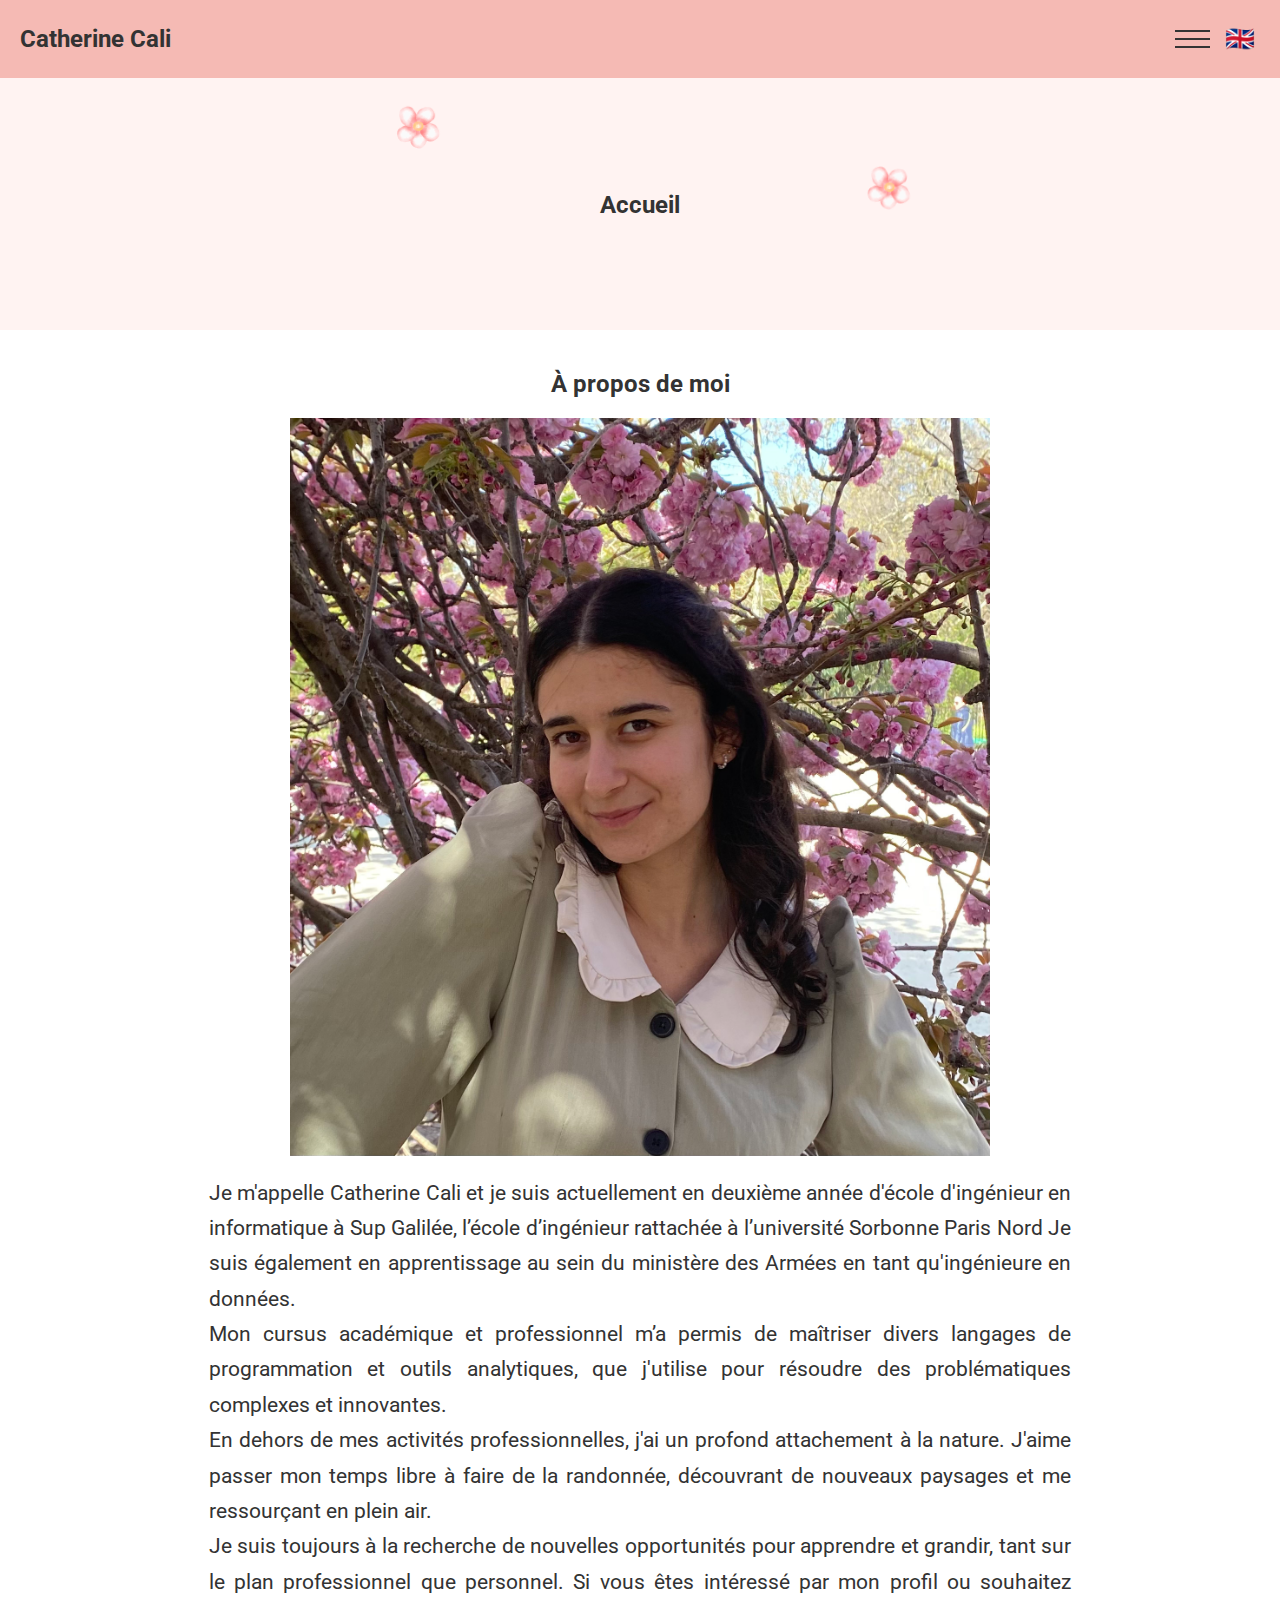
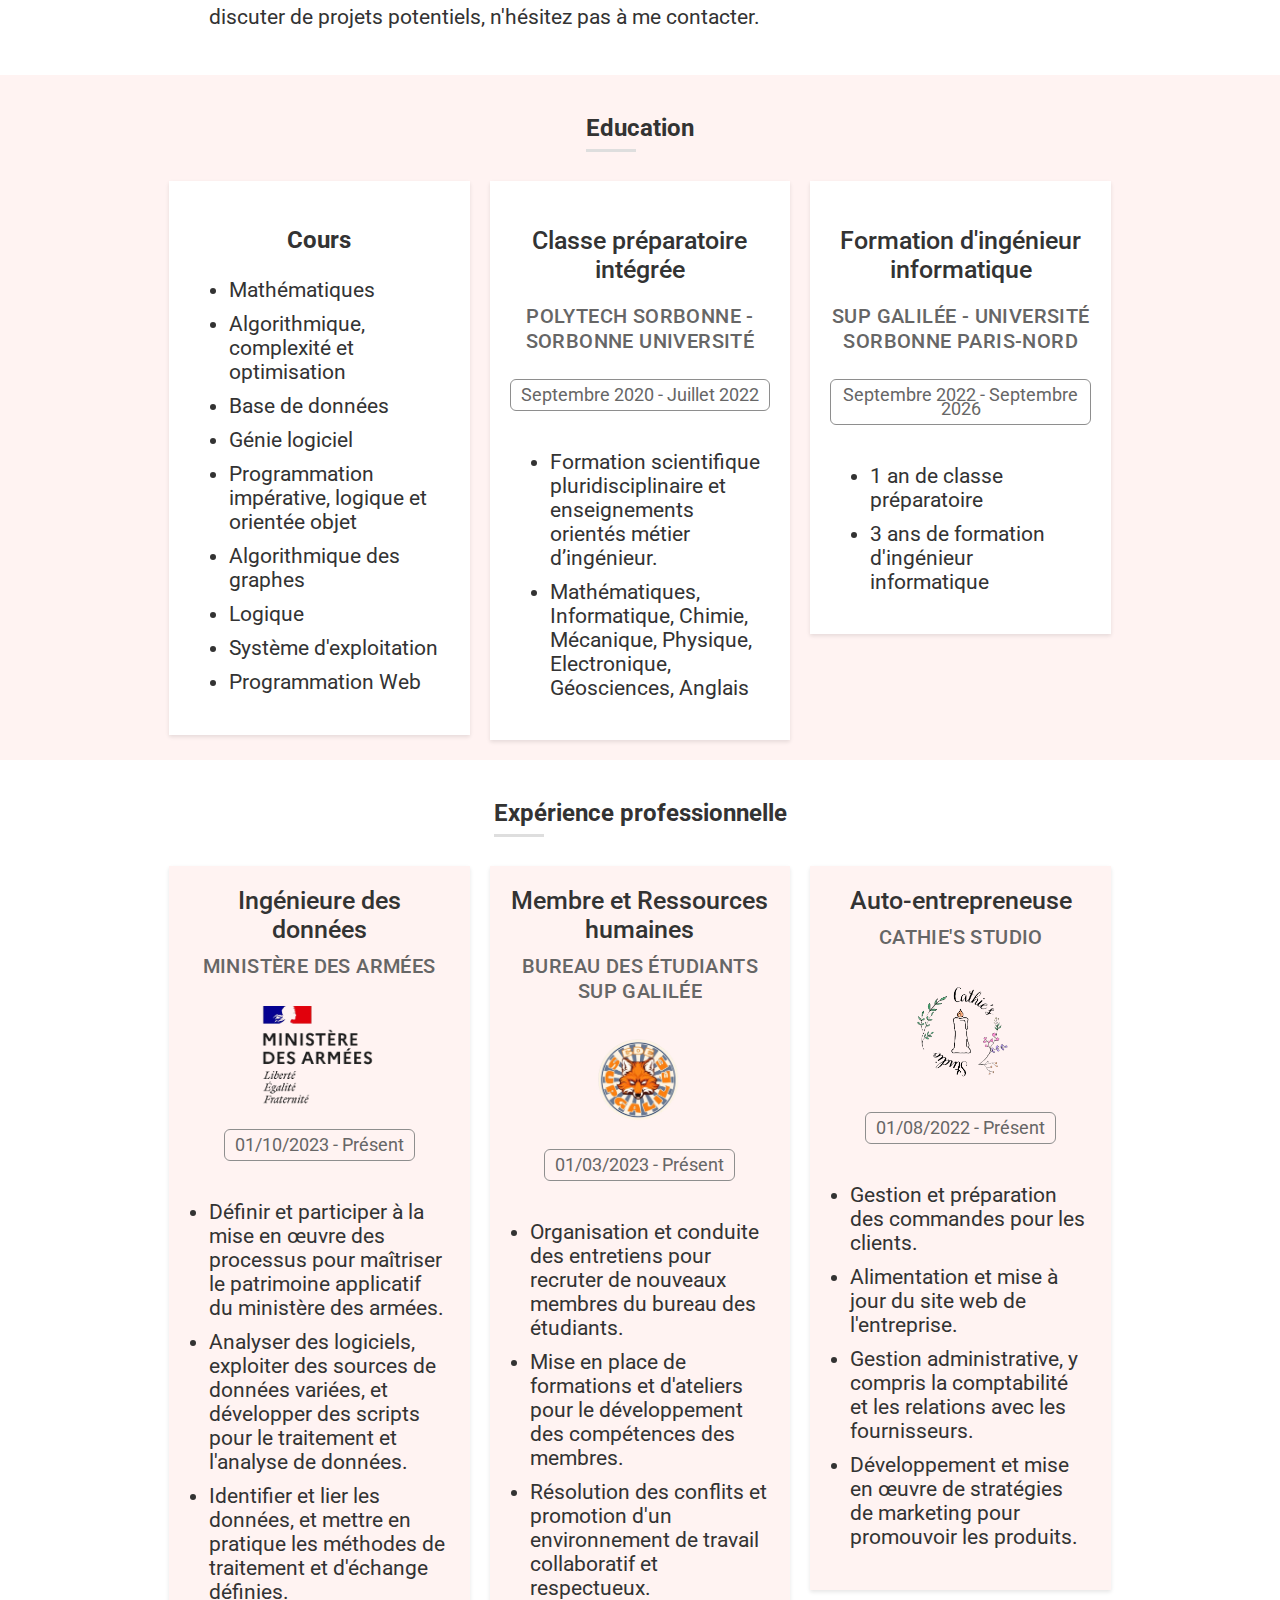
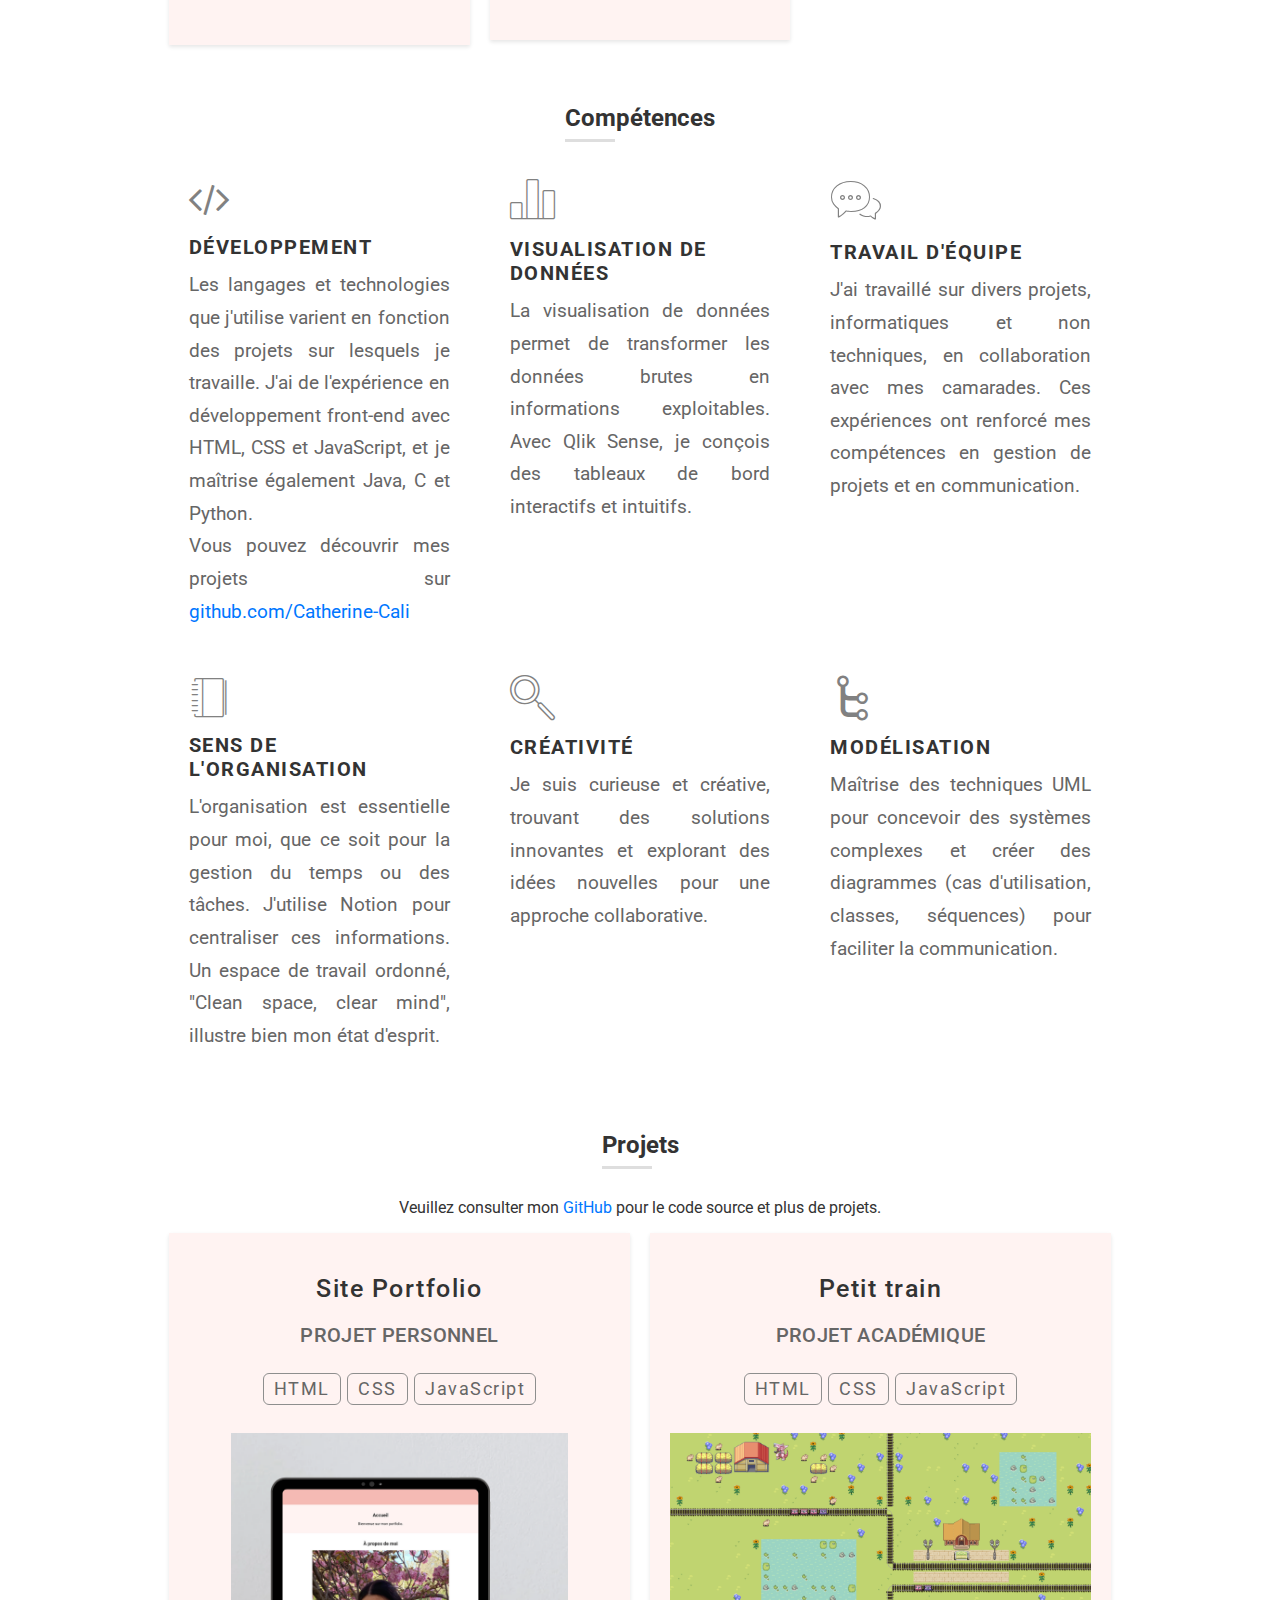
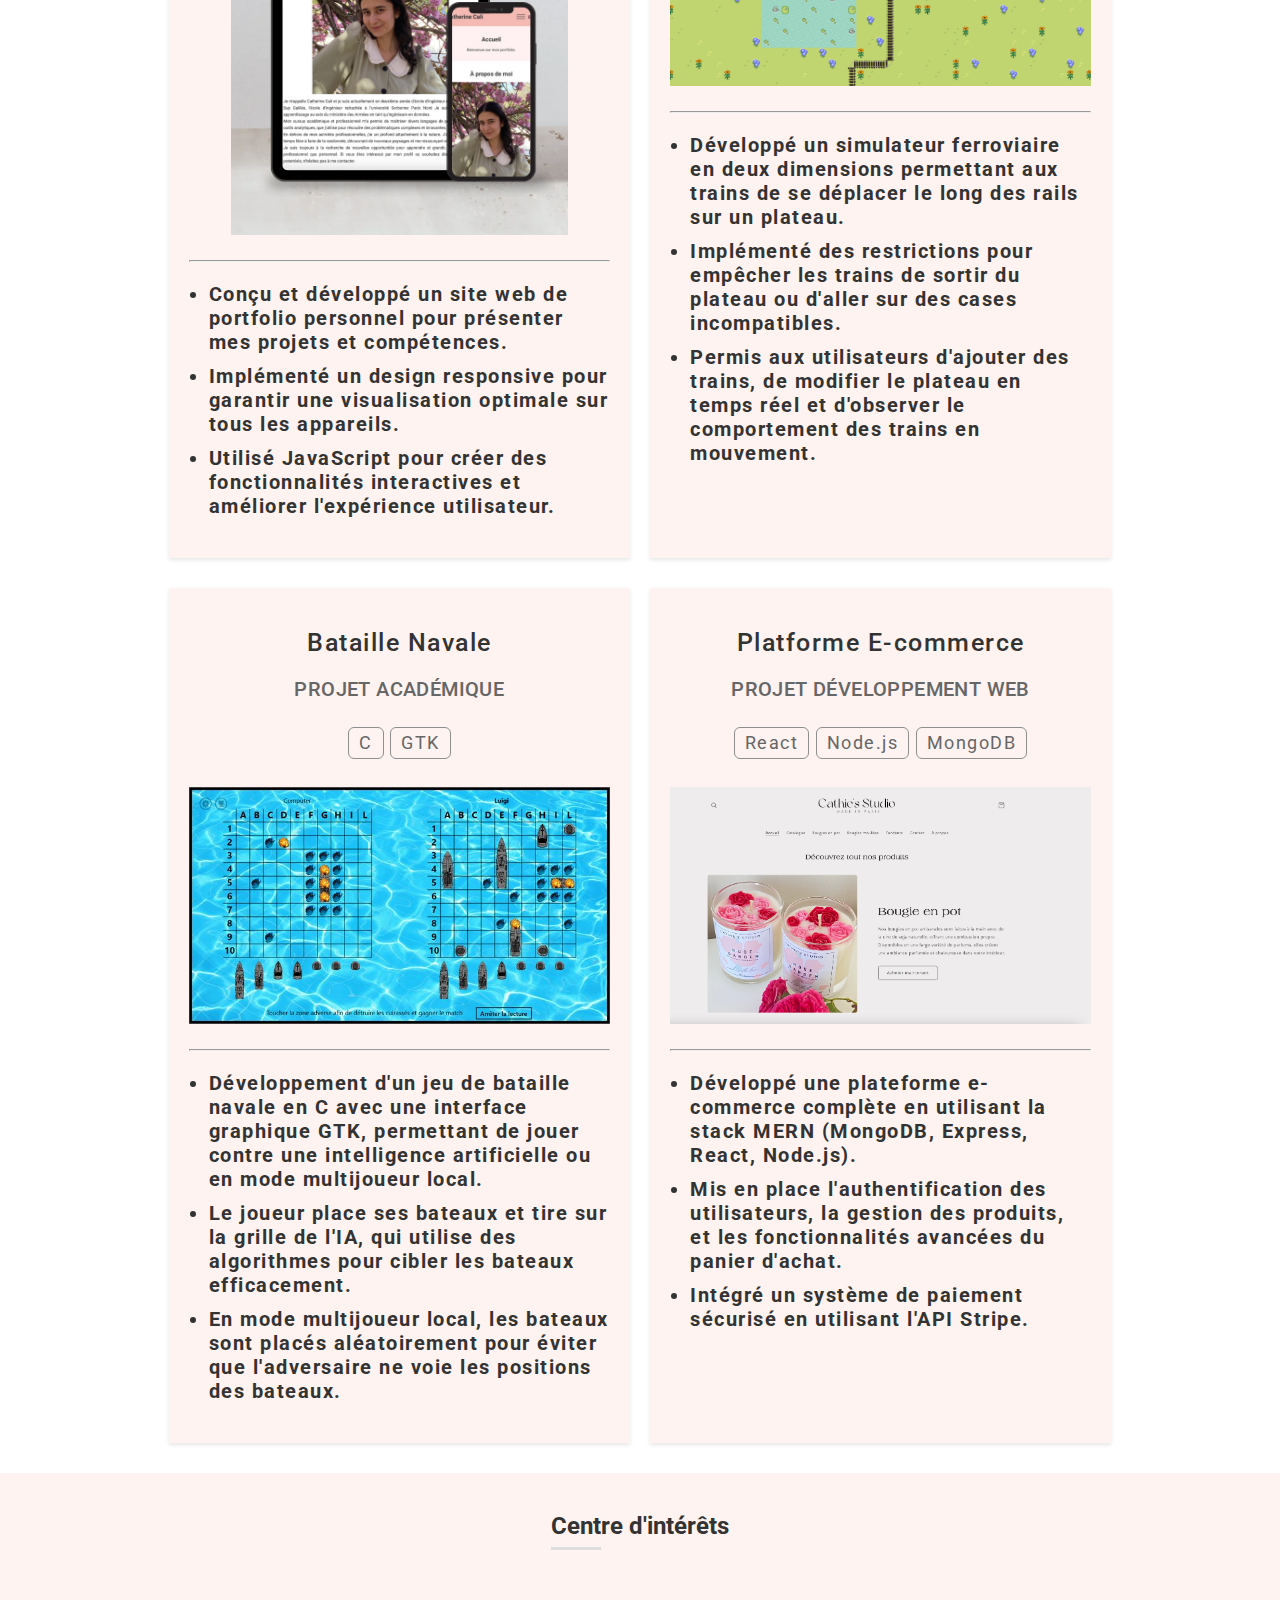
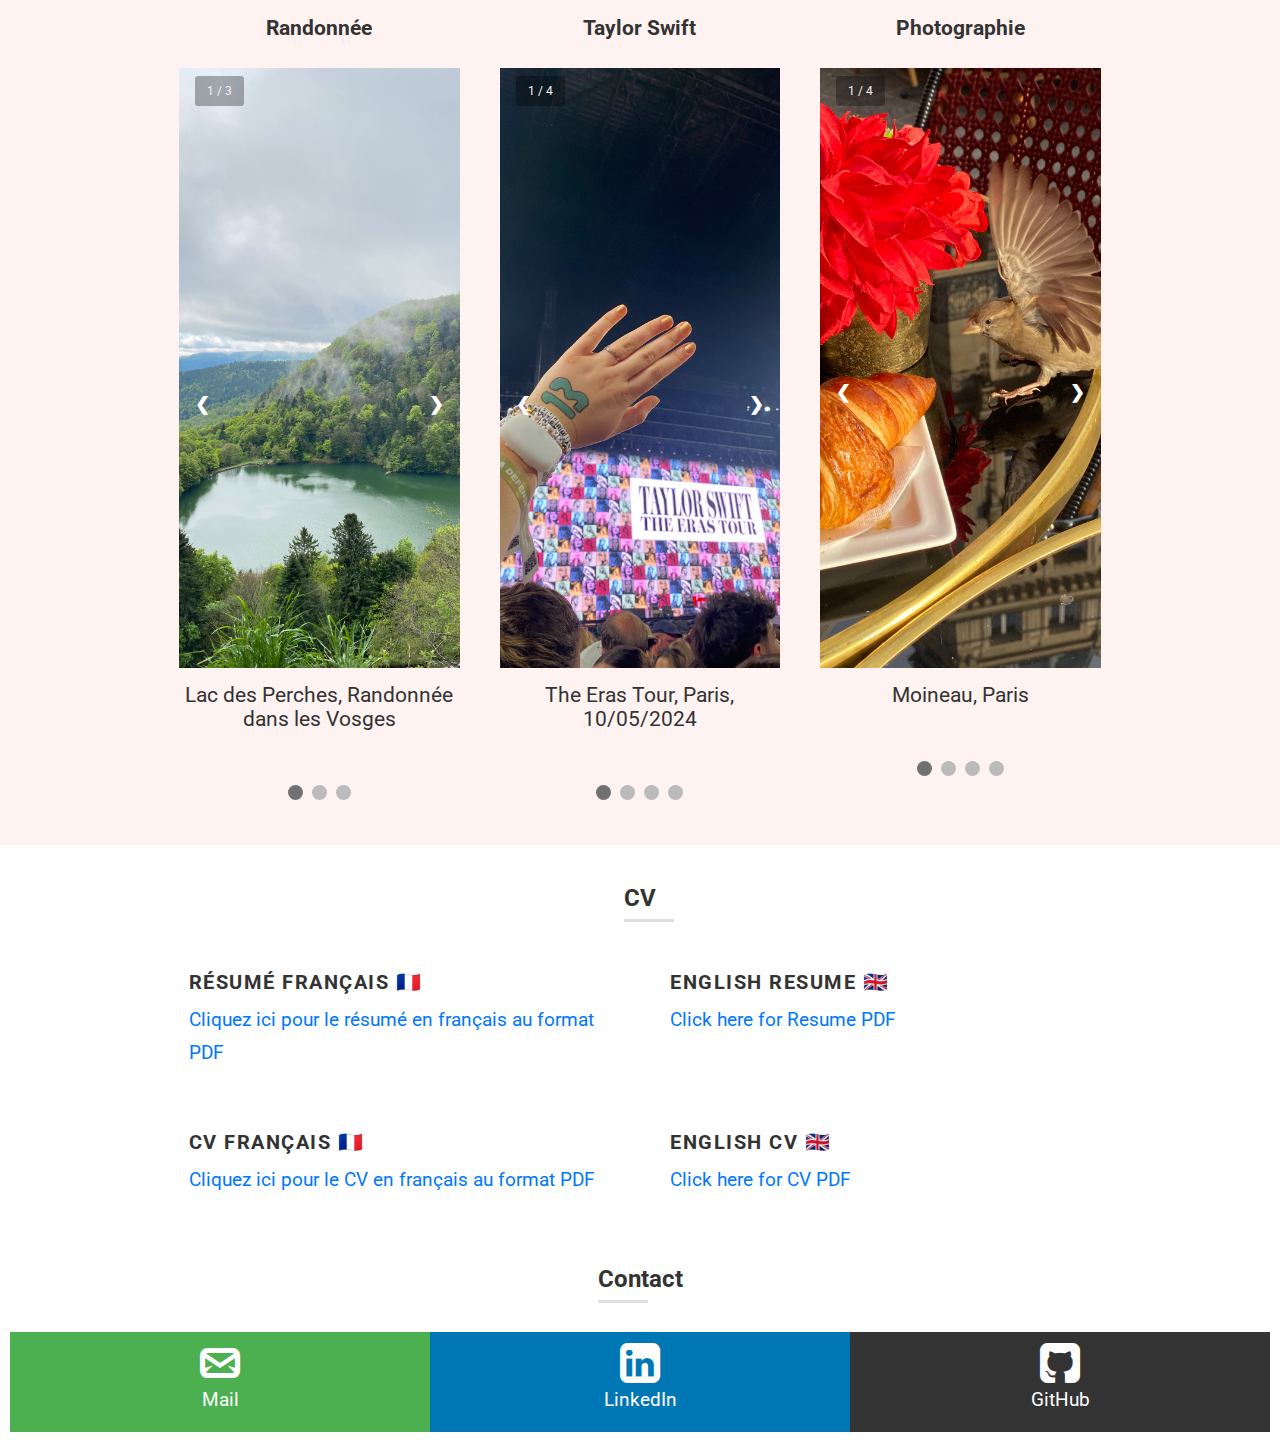
==== index.html @ 79dcf5c5 "Add files via upload" ====
<!DOCTYPE html>
<html lang="fr">
    <head>
        <meta charset="UTF-8">
        <meta name="viewport" content="width=device-width, initial-scale=1.0">
        <title>Catherine CALI</title>
        <link rel="stylesheet" href="styles/styles.css">
        <link rel="icon" type="image/x-icon" href="/img/photo.ico">
    </head>

    <body>
        <header>
            <div class="container">
                <h1>Catherine Cali</h1>
                <a href="javascript:void(0);" id="openBtn" class="burger-icon">
                        <span></span>
                        <span></span>
                        <span></span>
                </a>
            </div>
            <a href="index2.html">
                <button id="translateButton" class="language-button">🇬🇧</button>
            </a>            
        </header>

        <main>
            <section id="home">
                <div id="animation-container">
                    <h2>Accueil</h2>
                    <span class="typed"></span>
                </div>
            </section>

            <!-- Section A propos de moi -->
            <section id="about-me">

                <h2>À propos de moi</h2>
                <div class="about-me-content">
                    <img src="img/photo.jpg" alt="photo de profil" class="profile-photo">
                    <p class="about-me-text">
                        Je m'appelle Catherine Cali et je suis actuellement en deuxième année d'école d'ingénieur en informatique à Sup Galilée, 
                        l’école d’ingénieur rattachée à l’université Sorbonne Paris Nord
                        Je suis également en apprentissage au sein du ministère des Armées en tant qu'ingénieure en données.<br />
                        Mon cursus académique et professionnel m’a permis de maîtriser divers langages de programmation et outils analytiques,
                        que j'utilise pour résoudre des problématiques complexes et innovantes.<br />
                        En dehors de mes activités professionnelles, j'ai un profond attachement à la nature. J'aime passer mon temps libre à faire de la randonnée, 
                        découvrant de nouveaux paysages et me ressourçant en plein air.<br />
                        Je suis toujours à la recherche de nouvelles opportunités pour apprendre et grandir, tant sur le plan professionnel que personnel.
                        Si vous êtes intéressé par mon profil ou souhaitez discuter de projets potentiels, n'hésitez pas à me contacter.
                    </p>    
                </div>
            </section>  

            <!-- Section Education -->
            <section id="education">
                <h3 class="title-small">
                    <span>Education</span>
                </h3>
                <div class="education-grid">
                    <div class="classes-list">
                        <h3>Cours</h3>
                        <ul class="margin-list">
                            <li>Mathématiques</li>
                            <li>Algorithmique, complexité et optimisation </li>
                            <li>Base de données</li>
                            <li>Génie logiciel</li>
                            <li>Programmation impérative, logique et orientée objet</li>
                            <li>Algorithmique des graphes</li>
                            <li>Logique</li>
                            <li>Système d'exploitation</li>
                            <li>Programmation Web</li>
                        </ul>
                    </div>
                    <div class="education-item">
                        <h3 class="job">Classe préparatoire intégrée</h3>
                        <p class="company">Polytech Sorbonne - Sorbonne Université</p>
                        <p class="year"> 
                            Septembre 2020 - Juillet 2022 
                        </p>
                        <ul class="margin-list">
                            <li>Formation scientifique pluridisciplinaire et enseignements orientés métier d’ingénieur.</li>
                            <li> Mathématiques, Informatique, Chimie, Mécanique, Physique, Electronique, Géosciences, Anglais</li>
                        </ul>
                    </div>
                    <div class="education-item">
                        <h3 class="job">Formation d'ingénieur informatique </h3>
                        <p class="company">Sup Galilée - Université Sorbonne Paris-Nord</p>
                        <p class="year"> 
                            Septembre 2022 - Septembre 2026  
                        </p>
                        <ul class="margin-list">
                            <li>1 an de classe préparatoire</li>
                            <li>3 ans de formation d'ingénieur informatique </li>
                        </ul>
                    </div>
                </div>
            </section>


            <!-- Section Experience -->
            <section id="work-experience">
                <h3 class="title-small">
                    <span>Expérience professionnelle</span>
                </h3>
                
                <div class="experience-grid">
                    <div class="experience-item">
                        <div>
                            <h3 class="job">
                                Ingénieure des données
                            </h3>
                            <h3 class="company">
                                Ministère des Armées
                            </h3>
                            <div class="logo-container">
                                <img src="img/logominarm.png" alt="Logo Ministère des Armées" class="logo">
                            </div>
                            <p class="year"> 
                                01/10/2023 - Présent 
                            </p>
                            <ul class="margin-list">
                                <li>Définir et participer à la mise en œuvre des processus pour maîtriser le patrimoine applicatif du ministère des armées.</li>
                                <li>Analyser des logiciels, exploiter des sources de données variées, et développer des scripts pour le traitement et l'analyse de données.</li>
                                <li>Identifier et lier les données, et mettre en pratique les méthodes de traitement et d'échange définies.</li>
                            </ul>
                        </div>
                    </div>

                    <div class="experience-item">
                        <h3 class="job">
                            Membre et Ressources humaines
                        </h3>
                        <h3 class="company">
                            Bureau des étudiants Sup Galilée 
                        </h3>
                        <div class="logo-container">
                            <img src="img/logobde.png" alt="Logo BDE Sup Galilée" class="logo">
                        </div>
                        <p class="year"> 
                            01/03/2023 - Présent 
                        </p>
                        <ul class="margin-list">
                            <li>Organisation et conduite des entretiens pour recruter de nouveaux membres du bureau des étudiants.</li>
                            <li>Mise en place de formations et d'ateliers pour le développement des compétences des membres.</li>
                            <li>Résolution des conflits et promotion d'un environnement de travail collaboratif et respectueux.</li>                            
                        </ul>
                    </div>
                    
                    <div class="experience-item">
                        <h3 class="job">
                            Auto-entrepreneuse
                        </h3>
                        <h3 class="company">
                            Cathie's Studio
                        </h3>
                        <div class="logo-container">
                            <img src="img/logoboutique.png" alt="Logo Cathie's Studio " class="logo">
                        </div>
                        <p class="year"> 
                            01/08/2022 - Présent 
                        </p>
                        <ul class="margin-list">
                            <li>Gestion et préparation des commandes pour les clients.</li>
                            <li>Alimentation et mise à jour du site web de l'entreprise.</li>
                            <li>Gestion administrative, y compris la comptabilité et les relations avec les fournisseurs.</li>
                            <li>Développement et mise en œuvre de stratégies de marketing pour promouvoir les produits.</li>
                        </ul>
                    </div>
                    
                        </ul>
                    </div>
                </div>
            </section>

            <!-- Section Skills -->
            <section id="skills">
                <h3 class="title-small">
                    <span>Compétences</span>
                </h3>
                
                <div class="skills-grid">
                    <div class="skill-item">
                        <h3> <span class="icon-software"></span></h3>
                        <h3>Développement</h3>
                        <p> Les langages et technologies que j'utilise varient en fonction des projets 
                            sur lesquels je travaille.
                            J'ai de l'expérience en développement front-end avec HTML, CSS et JavaScript, 
                            et je maîtrise également Java, C et Python.
                        </p>
                        <p>Vous pouvez découvrir mes projets sur <a href="https://github.com/Catherine-Cali">github.com/Catherine-Cali</a></p>
                    </div>
                    
                    <div class="skill-item">
                        <h3> <span class="icon-data"></span></h3>
                        <h3>Visualisation de Données</h3>
                        <p> La visualisation de données permet de transformer les données brutes en informations exploitables. 
                            Avec Qlik Sense, je conçois des tableaux de bord interactifs et intuitifs.
                              <!--La visualisation de données est essentielle pour transformer des données brutes en informations exploitables. 
                            J'ai de l'expérience avec Qlik Sense, un outil de visualisation de données, qui me permet de concevoir 
                            des tableaux de bord interactifs et intuitifs. Grâce à Qlik Sense, je peux analyser des données complexes et 
                            présenter des insights clairs et significatifs --> </p>
                    </div>
                    
                    <div class="skill-item">
                        <h3> <span class="icon-teamwork"></span></h3>
                        <h3>Travail d'équipe</h3>
                        <p>J'ai travaillé sur divers projets, informatiques et non techniques, en collaboration avec mes camarades. 
                            Ces expériences ont renforcé mes compétences en gestion de projets et en communication.</p>
                    </div>
                    
            
                    <div class="skill-item">
                        <h3> <span class="icon-organized"></span></h3>
                        <h3>Sens de l'organisation</h3>
                        <p><!--L'organisation est essentielle pour moi, que ce soit pour la gestion du temps, des tâches ou autre.
                            J'utilise Notion pour centraliser toutes ces informations. 
                            L'organisation physique est tout aussi importante à mes yeux, et l'expression "Clean space, clear mind" 
                            représente bien mon état d'esprit. -->
                            L'organisation est essentielle pour moi, que ce soit pour la gestion du temps ou des tâches. 
                            J'utilise Notion pour centraliser ces informations. Un espace de travail ordonné, "Clean space, clear mind", illustre bien mon état d'esprit.</p>
                    </div>
                    
                    <div class="skill-item">
                        <h3> <span class="icon-creativity"></span></h3>
                        <h3>Créativité</h3>
                        <p><!--Je suis curieuse et créative, capable de trouver des solutions originales et innovantes.
                            J'aborde les problèmes sous des angles nouveaux et j'aime explorer de nouvelles idées qui dépassent les limites habituelles, 
                            favorisant ainsi une approche transversale et collaborative dans la vie de tous les jours. -->
                            Je suis curieuse et créative, trouvant des solutions innovantes et explorant des idées nouvelles pour une approche collaborative.</p>
                    </div>
                    
                    <div class="skill-item">
                        <h3> <span class="icon-modelisation"></span></h3>
                        <h3>Modélisation</h3>
                        <p>
                        <!--Maîtrise des outils et techniques UML pour analyser et concevoir des systèmes complexes. 
                            Capable de créer divers diagrammes UML (cas d'utilisation, classes, séquences) pour visualiser et documenter 
                            les architectures de systèmes, facilitant ainsi la communication entre les parties prenantes.-->
                        Maîtrise des techniques UML pour concevoir des systèmes complexes et créer des diagrammes (cas d'utilisation, classes, séquences) 
                        pour faciliter la communication.</p>
                    </div>

                </div>
            </section>

            <!-- Section Projects -->
            <section id="projects">
                    <h3 class="title-small">
                        <span>Projets</span>
                    </h3>
                        <p class="content-detail">
                            Veuillez consulter mon <a href="https://github.com/Catherine-Cali">GitHub</a> pour le code source et plus de projets.
                        </p>
                <div class="projects-grid">

                    <div class="project-item">
                        <h2 class="job">Site Portfolio</h2>
                        <p class="company">Projet Personnel</p>
                        <p class="year">HTML</p>
                        <p class="year">CSS</p>
                        <p class="year">JavaScript</p>
                        <img src="img/portfolio_website.png" alt="Portfolio Website" style="width: 80%; height: auto;" >
                        <hr>
                        <div class="text-detail">
                            <ul>
                                <li>Conçu et développé un site web de portfolio personnel pour présenter mes projets et compétences.</li>
                                <li>Implémenté un design responsive pour garantir une visualisation optimale sur tous les appareils.</li>
                                <li>Utilisé JavaScript pour créer des fonctionnalités interactives et améliorer l'expérience utilisateur.</li>
                                
                            </ul>
                        </div>
                    </div>
                    
                    <div class="project-item">
                        <h2 class="job">Petit train</h2>
                        <p class="company">Projet académique</p>
                        <p class="year">HTML</p>
                        <p class="year">CSS</p>
                        <p class="year">JavaScript</p>
                        <img src="img/web_project.png" alt="Web Project">
                         <!--<iframe width="320" height="180" src="https://www.youtube.com/embed/lvyXpFZQhhU" frameborder="0" allow="accelerometer; autoplay; clipboard-write; encrypted-media; gyroscope; picture-in-picture" allowfullscreen></iframe> -->
                        <hr>
                        <div class="text-detail">
                            <ul>
                                <li>Développé un simulateur ferroviaire en deux dimensions permettant aux trains de se déplacer le long des rails sur un plateau.</li>
                                <li>Implémenté des restrictions pour empêcher les trains de sortir du plateau ou d'aller sur des cases incompatibles.</li>
                                <li>Permis aux utilisateurs d'ajouter des trains, de modifier le plateau en temps réel et d'observer le comportement des trains en mouvement.</li>
                                
                            </ul>
                        </div>
                    </div>


                    <div class="project-item">
                        <h2 class="job">Bataille Navale</h2>
                        <p class="company">Projet Académique</p>
                        <p class="year">C</p>
                        <p class="year">GTK</p>
                        <img src="img/battleship_project.png" alt="Bataille Navale">
                        <hr>
                        <div class="text-detail">
                            <ul>
                                <li>Développement d'un jeu de bataille navale en C avec une interface graphique GTK, permettant de jouer contre une intelligence artificielle ou en mode multijoueur local.</li>
                                <li>Le joueur place ses bateaux et tire sur la grille de l'IA, qui utilise des algorithmes pour cibler les bateaux efficacement.</li>
                                <li>En mode multijoueur local, les bateaux sont placés aléatoirement pour éviter que l'adversaire ne voie les positions des bateaux.</li>
                            </ul>
                        </div>
                    </div>


                    <div class="project-item">
                        <h2 class="job">Platforme E-commerce</h2>
                        <p class="company">Projet développement web</p>
                        <p class="year">React</p>
                        <p class="year">Node.js</p>
                        <p class="year">MongoDB</p>
                        <img src="img/ecommerce_platform.png" alt="E-commerce Platform">
                        <hr>
                        <div class="text-detail">
                            <ul>
                                <li>Développé une plateforme e-commerce complète en utilisant la stack MERN (MongoDB, Express, React, Node.js).</li>
                                <li>Mis en place l'authentification des utilisateurs, la gestion des produits, et les fonctionnalités avancées du panier d'achat.</li>
                                <li>Intégré un système de paiement sécurisé en utilisant l'API Stripe.</li>
                                
                            </ul>
                        </div>
                    </div>

                </div>
        </section>

        <!-- Section Centre d'intérêts -->

        <section id="interests">
            <h3 class="title-small">
                <span>Centre d'intérêts</span>
            </h3>
            <div class="interests-grid">
                <!-- Hiking -->
                <div class="interest-item">
                    <h4>Randonnée</h4>
                    <div class="slide-container">
                        <div class="custom-slider custom-slider0 fade">
                            <div class="slide-index">1 / 3</div>
                            <img class="slide-img" src="img/hk1.jpg" alt="Randonnée 1">
                            <div class="slide-text">Lac des Perches, Randonnée dans les Vosges</div>
                        </div>
                        <div class="custom-slider custom-slider0 fade">
                            <div class="slide-index">2 / 3</div>
                            <img class="slide-img" src="img/hk2.jpg" alt="Randonnée 2">
                            <div class="slide-text">Randonnée dans les Vosges</div>
                        </div>
                        <div class="custom-slider custom-slider0 fade">
                            <div class="slide-index">3 / 3</div>
                            <img class="slide-img" src="img/hk3.jpg" alt="Randonnée 3">
                            <div class="slide-text">Randonnée dans la forêt de Fontainbleau</div>
                        </div>
                        <a class="prev" onclick="plusSlides(-1, 0)">&#10094;</a>
                        <a class="next" onclick="plusSlides(1, 0)">&#10095;</a>
                    </div>
                    <div class="slide-dot">
                        <span class="dot dot0" onclick="currentSlide(1, 0)"></span>
                        <span class="dot dot0" onclick="currentSlide(2, 0)"></span>
                        <span class="dot dot0" onclick="currentSlide(3, 0)"></span>
                    </div>
                </div>
        
                <!-- Taylor Swift -->
                <div class="interest-item">
                    <h4>Taylor Swift</h4>
                    <div class="slide-container">
                        <div class="custom-slider custom-slider1 fade">
                            <div class="slide-index">1 / 4</div>
                            <img class="slide-img" src="img/ts1.jpg" alt="Taylor Swift 1">
                            <div class="slide-text">The Eras Tour, Paris, 10/05/2024 </div>
                        </div>
                        <div class="custom-slider custom-slider1 fade">
                            <div class="slide-index">2 / 4</div>
                            <img class="slide-img" src="img/ts2.jpg" alt="Taylor Swift 2">
                            <div class="slide-text">Taylor Swift, 1989 era</div>
                        </div>
                        <div class="custom-slider custom-slider1 fade">
                            <div class="slide-index">3 / 4</div>
                            <img class="slide-img" src="img/ts3.jpg" alt="Taylor Swift 3">
                            <div class="slide-text">Taylor Swift, Reputation era</div>
                        </div>
                        <div class="custom-slider custom-slider1 fade">
                            <div class="slide-index">4 / 4</div>
                            <img class="slide-img" src="img/ts4.jpg" alt="Taylor Swift 4">
                            <div class="slide-text">Taylor Swift, Lover era</div>
                        </div>
                        <a class="prev" onclick="plusSlides(-1, 1)">&#10094;</a>
                        <a class="next" onclick="plusSlides(1, 1)">&#10095;</a>
                    </div>
                    <div class="slide-dot">
                        <span class="dot dot1" onclick="currentSlide(1, 1)"></span>
                        <span class="dot dot1" onclick="currentSlide(2, 1)"></span>
                        <span class="dot dot1" onclick="currentSlide(3, 1)"></span>
                        <span class="dot dot1" onclick="currentSlide(4, 1)"></span>
                    </div>
                </div>
        
                <!-- Photography -->
                <div class="interest-item">
                    <h4>Photographie</h4>
                    <div class="slide-container">
                        <div class="custom-slider custom-slider2 fade">
                            <div class="slide-index">1 / 4</div>
                            <img class="slide-img" src="img/ph1.jpg" alt="Photo 1">
                            <div class="slide-text">Moineau, Paris</div>
                        </div>
                        <div class="custom-slider custom-slider2 fade">
                            <div class="slide-index">2 / 4</div>
                            <img class="slide-img" src="img/ph2.jpg" alt="Photo 2">
                            <div class="slide-text">Abeille, Jardin des Plantes, Paris</div>
                        </div>
                        <div class="custom-slider custom-slider2 fade">
                            <div class="slide-index">3 / 4</div>
                            <img class="slide-img" src="img/ph3.jpg" alt="Photo 3">
                            <div class="slide-text">Champ de tournesol, Picardie</div>
                        </div>
                        <div class="custom-slider custom-slider2 fade">
                            <div class="slide-index">4 / 4</div>
                            <img class="slide-img" src="img/ph4.jpg" alt="Photo 4">
                            <div class="slide-text">Argus bleu, Paris</div>
                        </div>
                        <a class="prev" onclick="plusSlides(-1, 2)">&#10094;</a>
                        <a class="next" onclick="plusSlides(1, 2)">&#10095;</a>
                    </div>
                    <div class="slide-dot">
                        <span class="dot dot2" onclick="currentSlide(1, 2)"></span>
                        <span class="dot dot2" onclick="currentSlide(2, 2)"></span>
                        <span class="dot dot2" onclick="currentSlide(3, 2)"></span>
                        <span class="dot dot2" onclick="currentSlide(4, 2)"></span>
                    </div>
                </div>
            </div>
        </section>


        <!-- Section CV -->
        <section id="CV">
            <h3 class="title-small">
                <span>CV</span>
            </h3>
            
            <div class="CV-grid">
                <div class="CV-item">
                    <h3>Résumé Français 🇫🇷</h3>
                    <p><a href="Cheryl_Lao_Resume.pdf" target="_blank">Cliquez ici pour le résumé en français au format PDF</a></p>
                </div>
                <div class="CV-item">
                    <h3>English Resume 🇬🇧</h3>
                    <p><a href="Cheryl_Lao_Resume.pdf" target="_blank">Click here for Resume PDF</a></p>
                </div>
                <div class="CV-item">
                    <h3>CV français 🇫🇷</h3>
                    <p><a href="CathCali-cvFrancais.pdf" target="_blank">Cliquez ici pour le CV en français au format PDF</a></p>
                </div>
                <div class="CV-item">
                    <h3>English CV 🇬🇧</h3>
                    <p><a href="CathCali-cvAnglais.pdf" target="_blank">Click here for CV PDF</a></p>
                </div>
            </div>
        </section>


        <!-- Section Contact -->
        <section id="contact">
            <h3 class="title-small">
                <span>Contact</span>
            </h3>
            <div class="contact-banner">
                <a href="mailto:catherinecalipro@gmail.com" target="_blank" class="contact-button mail">
                    <span class="icon-mail"></span>
                    <span class="default-text">Mail</span>
                    <span class="hover-text">catherinecalipro@gmail.com</span>
                </a>
                <a href="https://www.linkedin.com/in/Catherine-Cali" target="_blank" class="contact-button linkedin">
                    <span class="icon-linkedin"></span>
                    <span class="default-text">LinkedIn</span>
                    <span class="hover-text">Catherine-Cali</span>
                </a>
                <a href="https://github.com/Catherine-Cali" target="_blank" class="contact-button github">
                    <span class="icon-github"></span>
                    <span class="default-text">GitHub</span>
                    <span class="hover-text">Catherine-Cali</span>
                </a>
            </div>
        </section>
        
        </main>

        <div id="mySidenav" class="sidenav">
            <a id="closeBtn" href="javascript:void(0);"  class="close">×</a>
            <ul>
                <li><a href="#home">Accueil</a></li>
                <li><a href="#about-me">À propos</a></li>
                <li><a href="#education">Éducation</a></li>
                <li><a href="#work-experience">Expérience professionnelle</a></li>
                <li><a href="#skills">Compétences</a></li>
                <li><a href="#projects">Projets</a></li>
                <li><a href="#interests">Centre d'intérêts</a></li>
                <li><a href="#resume">CV</a></li>
                <li><a href="#contact">Contact</a></li>
            </ul>
        </div>
        <script src="https://cdnjs.cloudflare.com/ajax/libs/gsap/3.11.2/gsap.min.js"></script>
        <script src="js/app.js"></script>
        <script src="https://cdn.jsdelivr.net/npm/typed.js@2.0.12"></script>
    </body>
</html>
---- styles/styles.css ----
@import url('https://fonts.googleapis.com/css2?family=Roboto:ital,wght@0,100;0,300;0,400;0,500;0,700;0,900;1,100;1,300;1,400;1,500;1,700;1,900&display=swap');

/* Generated by Glyphter (http://www.glyphter.com) on  Tue Jul 09 2024*/
@font-face {
    font-family: 'Glyphter';
    src: url('glyphter-font/fonts/Glyphter.eot');
    src: url('glyphter-font/fonts/Glyphter.eot?#iefix') format('embedded-opentype'),
         url('glyphter-font/fonts/Glyphter.woff') format('woff'),
         url('glyphter-font/fonts/Glyphter.ttf') format('truetype'),
         url('glyphter-font/fonts/Glyphter.svg#Glyphter') format('svg');
    font-weight: normal;
    font-style: normal;
}
[class*='icon-']:before{
	display: inline-block;
   font-family: 'Glyphter';
   font-style: normal;
   font-weight: normal;
   line-height: 20px;
   color: #818181;
   margin: 0;
   -webkit-font-smoothing: antialiased;
   -moz-osx-font-smoothing: grayscale
}


body {
    font-family: "Roboto";
    background-color: #FFF3F2; /* Couleur de fond rose pâle */
    color: #333; /* Couleur du texte */
    margin: 0; /* Réinitialisation de la marge par défaut */
    padding: 0; /* Réinitialisation du padding par défaut */
}

/* Style du header */
header {
    background-color: #F5BAB4; /* Couleur de fond du header */
    padding: 20px;
    display: flex;
    align-items: center;
    justify-content: space-between;
    position: fixed; /* Fixer le header en haut */
    top: 0; /* Positionner le header en haut */
    left: 0; /* S'assurer que le header commence au bord gauche de la fenêtre */
    right: 0; /* S'assurer que le header s'étire jusqu'au bord droit de la fenêtre */
    z-index: 1000; /* Assurer que le header soit au-dessus des autres éléments */
    width: 100%; /* Assurer que le header couvre toute la largeur de la fenêtre */
}



/* Conteneur du header */
.container {
    display: flex;
    align-items: center;
    justify-content: space-between; /* Permet au titre et au burger icon d'occuper tout l'espace disponible */
    width: 100%; /* Assure que le contenu s'étire sur toute la largeur */
}

/* Style du titre */
h1 {
    margin: 0;
    font-size: 1.5rem;
    color: #333; /* Couleur du texte du titre */
    flex: 1; /* Permet au titre de prendre autant d'espace que nécessaire */
}

/* Menu burger */
.burger-icon {
    display: flex;
    flex-direction: column;
    cursor: pointer;
    margin-left: auto; /* Déplace le menu burger à droite */
}

.burger-icon span {
    width: 35px;
    height: 2px;
    background-color: #333; /* Couleur du menu */
    margin: 3px 0;
    transition: 0.2s;
}

/* Bouton langue */ 
.language-button {
    background-color: transparent; 
    border: none;
    cursor: pointer;
    font-size: 1.5rem;
    padding: 5px 15px;
    margin-right: 30px; /* Assure que le bouton n'est pas trop proche du bord */
    z-index: 1100; /* Assurez-vous qu'il est au-dessus des autres éléments */
}
/* Ajouter une marge en haut du contenu pour éviter que le contenu soit masqué par le header fixe */
main {
    padding-top: 80px; /* Ajustez cette valeur en fonction de la hauteur du header */
}

/* Animations fleurs*/ 
/* thanks to : https://codepen.io/gonzo_e/pen/QqqZqY */

.dot-animation {
    width: 60px;
    height: 60px;
    position: absolute;
    background: url(../img/flower1.png);
    background-size: 100% 100%;
}

#home {
    position: relative;
    overflow: hidden;
    min-height: 250px; /* La section aura au moins 250px de hauteur */
    display: flex;
    align-items: center; /* Centre verticalement */
    justify-content: center; /* Centre horizontalement */
    text-align: center; /* Centre le texte (si nécessaire) */
}

#animation-container {
    position: relative;
    width: 100%;
    height: 100%;
    perspective: 600;
  }

/*Animations ecriture */

#home .typed {
    font-weight: 400;
    font-size: 25px;
    line-height: 26px;
    letter-spacing: 1.5px;
    margin: 0 auto;
    opacity: 0.8;
}

/*----- typed effect ---*/
.typed-cursor {
    opacity: 0;
}


/* Alternance des couleurs */ 
section:nth-child(odd) {
    background-color: #FFF3F2; /* Couleur rose pâle */
    text-align: center;
    padding: 20px; /* Ajoute un peu d'espace autour du texte */
    box-sizing: border-box;
}

section:nth-child(even) {
    background-color: #ffffff; /* Couleur blanche */
    text-align: center;
    padding: 20px; /* Ajoute un peu d'espace autour du texte */
    box-sizing: border-box;
}



/* Style pour les titres et autres */

.title-small span {
    position: relative;
    display: inline-block;
    font-size: 1.5rem; /* Ajustez la taille de la police selon vos préférences */
    margin-bottom: 20px;
} 

.title-small span:after {
    content: "";
    position: absolute;
    bottom: -10px; /* Ajustez pour l'espacement désiré */
    height: 3px;
    background: #DEDEDE;
    width: 50px; /* Ajustez la largeur selon vos préférences */
    left: 0;
}




/* Style pour la section À propos de moi */

.about-me-content {
    display: flex;
    align-items: flex-start;
    justify-content: space-between;
    text-align: center; /* Centre le texte dans son conteneur */
    margin: 20px 0;
    flex-direction : row; 
    gap: 20px;
    margin-left: 12%;
    margin-right: 12%;
    
}

.profile-photo {
    max-width: 700px; /* Ajustez la taille de l'image selon vos besoins */
    width: 100%; /* Assurez-vous que l'image prend toute la largeur disponible */
    height: auto;
    margin: auto;
    float: left;
    object-fit: cover;
}

.about-me-text {
    font-size: 1.3em;
    text-align: justify; 
    padding: 0 40px; /* Ajoute un espace autour du texte */
    line-height: 170%;
    clear: both;
    margin: auto;
}


/* Style pour la section Education */
.education-grid {
    display: grid;
    grid-template-columns: repeat(3, 1fr); /* Trois colonnes égales */
    gap: 20px; /* Espace entre les éléments d'éducation */
    align-items: start; /* Alignement des éléments au début de chaque cellule */
    margin-left: 12%;
    margin-right: 12%;
}

.classes-list,
.education-item {
    background-color: #ffffff;
    padding: 20px;
    box-shadow: 0 2px 4px rgba(0, 0, 0, 0.1);
    font-size: 1.3rem;
    transition: transform 0.5s ease, box-shadow 0.5s ease; /* Transition plus fluide */
}


/* Effet de survol pour .classes-list et .education-item */
.classes-list:hover,
.education-item:hover {
    transform: translateY(-15px); /* Déplace vers le haut */
    box-shadow: 0 10px 20px rgba(194, 24, 91, 0.5); /* Ombre rose foncée */
}

.margin-list li {
    margin-bottom: 10px; /* Ajoute un espacement sous chaque élément de liste */
    justify-content: space-between;
    text-align: left;
}




/* Style pour la section Experience */
#work-experience {
    padding: 20px;
}

.experience-grid {
    display: grid;
    grid-template-columns: repeat(3, 1fr); /* Trois colonnes égales */
    gap: 20px; /* Espace entre les éléments */
    align-items: start; /* Alignement des éléments au début de chaque cellule */
    margin-left: 12%;
    margin-right: 12%;
}

.experience-item {
    background-color: #FFF3F2; /* Couleur de fond des items */
    padding: 20px;
    box-shadow: 0 2px 4px rgba(0, 0, 0, 0.1); /* Ombre initiale */
    font-size: 1.3rem;
    transition: transform 0.5s ease, box-shadow 0.5s ease; /* Transition fluide */
}

/* Effet de survol pour .experience-item */
.experience-item:hover {
    transform: translateY(-15px); /* Déplace vers le haut */
    box-shadow: 0 10px 20px rgba(194, 24, 91, 0.5); /* Ombre rose foncée */
}

.logo-container {
    display: flex;
    justify-content: center; /* Centre l'image horizontalement */
    align-items: center; /* Centre l'image verticalement si nécessaire */
    margin-bottom: 10px; /* Espace entre l'image et le texte suivant */
}

.logo {
    max-width: 50%; /* Ajustez la taille de l'image selon vos besoins */
    width: 100%; /* Assurez-vous que l'image prend toute la largeur disponible */
    height: auto;
}

.year {
    font-size: 18px;
    line-height: 14px;
    border: 1px solid #8e8e8e;
    color: #666666;
    padding: 8px 10px;
    border-radius: 6px;
    display: inline-block;
    margin-top: 5px;
    font-weight: 400;
}

.company {
    font-size: 20px;
    font-weight: 500;
    line-height: 14px;
    letter-spacing: 0.4px;
    text-transform: uppercase;
    color: #666666;
    line-height: 25px;
}

.job {
    font-size: 25px;
    font-weight: 500;
    margin-bottom: 10px;
    font-family: 'Roboto', sans-serif;
}

.experience-item h3 {
    margin-top: 0;
}

.experience-item ul {
    padding-left: 20px;
    list-style-type: disc; /* Style de la puce */
    justify-content: space-between;
    text-align: left;
}


/* Style pour la section Competences*/

#skills {
    padding: 20px;
    background-color: #ffffff;
}

.skills-grid {
    display: grid;
    grid-template-columns: repeat(3, 1fr); /* Trois colonnes égales */
    grid-template-rows: repeat(2, auto); /* Deux lignes automatiques */
    gap: 20px; /* Espace entre les éléments */
    margin-left: 12%;
    margin-right: 12%;
}

.skill-item {
    padding: 20px;
    display: flex;
    flex-direction: column; /* Aligne les éléments en colonne */
    align-items: flex-start; /* Aligne les éléments à gauche */
    text-align: left; /* Aligne le texte à gauche */
}

.skill-item h3 {
    font-size: 20px;
    letter-spacing: 1.5px;
    text-transform: uppercase;
    margin: 0 0 10px 0; /* Ajoute un peu d'espace en dessous du titre */
    font-family: 'Roboto', sans-serif;
    font-weight: 700;
    
}

.skill-item p {
    color: #666; /* Couleur du texte de description */
    font-size: 1.2em;
    text-align: justify; 
    line-height: 170%;
    clear: both;
    margin: 0;
}


.icon-software:before { 
    content: 'J';
    font-size: 40px;
}

.icon-data:before { 
    content: 'B';
    font-size: 45px;
}

.icon-teamwork:before { 
    content: 'S';
    font-size: 50px;
}

.icon-organized:before { 
    content: 'E';
    font-size: 40px;
}

.icon-creativity:before { 
    content: 'D';
    font-size: 45px;
}

.icon-modelisation:before { 
    content: 'F';
    font-size: 45px;
}



/* Styles pour la section Projects */
#projects {
    padding: 20px;
}

.projects-grid {
    display: grid;
    grid-template-columns: repeat(2, 1fr); /* Deux colonnes égales */
    gap: 20px; /* Espace entre les éléments */
    margin-left: 12%;
    margin-right: 12%;
}

.project-item {
    background-color: #FFF3F2; /* Couleur de fond des items */
    padding: 20px;
    box-shadow: 0 2px 4px rgba(0, 0, 0, 0.1); /* Ombre initiale */
    font-size: 20px;
    letter-spacing: 1.5px;
    margin: 0 0 10px 0; /* Espace en dessous de l'item */
    font-family: 'Roboto', sans-serif;
    font-weight: 700;
    transition: transform 0.5s ease, box-shadow 0.5s ease; /* Transition fluide */
}

/* Effet de survol pour .project-item */
.project-item:hover {
    transform: translateY(-15px); /* Déplacement vers le haut */
    box-shadow: 0 10px 20px rgba(194, 24, 91, 0.5); /* Ombre rose foncée */
}

.project-item img, .project-item iframe {
    width: 100%;
    height: auto;
    margin-top: 10px;
}

.img-portfolio {
    width: 10%;
}

.project-item hr {
    margin: 20px 0;
}

.text-detail ul {
    padding-left: 20px;
    list-style-type: disc;
    justify-content: space-between;
    text-align: left;
}

.text-detail ul li {
    margin-bottom: 10px;
}



/* Styles pour la section Centre d'intérêts */
.interests-grid {
    display: grid;
    grid-template-columns: repeat(3, 1fr); /* Trois colonnes égales */
    gap: 20px; /* Espace entre les éléments d'éducation */
    align-items: start; /* Alignement des éléments au début de chaque cellule */
    margin-left: 12%;
    margin-right: 12%;
}

.interest-item {
    padding: 10px;
    font-size: 1.3rem;
}

.slide-container {
    position: relative;
    max-width: 100%;
    margin: auto;
    margin-bottom: 40px; /* Ajout d'espace entre les diaporamas */
}

.custom-slider {
    display: none;
}

.custom-slider.fade {
    animation-name: fade;
    animation-duration: 1.5s;
}

@keyframes fade {
    from { opacity: .4 } 
    to { opacity: 1 }
}

/* Ajout de hauteur fixe pour uniformiser la taille des images */
.slide-img {
    width: 100%;
    height: 600px; /* Hauteur fixe pour toutes les images */
    object-fit: cover; /* Recadre l'image pour qu'elle remplisse la zone sans déformer le ratio */
    overflow: hidden;
}

.prev, .next {
    cursor: pointer;
    position: absolute;
    top: 50%;
    width: auto;
    padding: 16px;
    margin-top: -22px;
    color: white;
    font-weight: bold;
    font-size: 18px;
    transition: 0.6s ease;
    user-select: none;
}

.prev {
    left: 0;
    border-radius: 3px 0 0 3px;
}

.next {
    right: 0;
    border-radius: 3px 0 0 3px;
}

.prev:hover, .next:hover {
    background-color: rgba(0,0,0,0.8);
}

.slide-dot {
    text-align: center;
    padding: 10px;
}

.dot {
    cursor: pointer;
    height: 15px;
    width: 15px;
    margin: 0 2px;
    background-color: #bbb;
    border-radius: 50%;
    display: inline-block;
    transition: background-color 0.6s ease;
}

.active, .dot:hover {
    background-color: #717171;
}

.slide-index {
    position: absolute;
    top: 8px;
    left: 16px;
    color: #f2f2f2;
    font-size: 12px;
    padding: 8px 12px;
    background-color: rgba(0, 0, 0, 0.3);
    border-radius: 3px;
}

.slide-text {
    font-size: 1.3rem;
    margin-top: 10px; 
    width: 100%;
    text-align: center;
}


/* Styles pour la section CV */
#CV {
    padding: 20px;
    background-color: #ffffff;
}

.CV-grid {
    display: grid;
    grid-template-columns: repeat(2, 1fr); /* Deux colonnes égales */
    grid-template-rows: repeat(2, auto); /* Deux lignes automatiques */
    gap: 20px; /* Espace entre les éléments */
    margin-left: 12%;
    margin-right: 12%;
}

.CV-item {
    padding: 20px;
    display: flex;
    flex-direction: column; /* Aligne les éléments en colonne */
    align-items: flex-start; /* Aligne les éléments à gauche */
    text-align: left; /* Aligne le texte à gauche */
}

.CV-item h3 {
    font-size: 20px;
    letter-spacing: 1.5px;
    text-transform: uppercase;
    margin: 0 0 10px 0; /* Ajoute un peu d'espace en dessous du titre */
    font-family: 'Roboto', sans-serif;
    font-weight: 700;
}

.CV-item p {
    color: #666; /* Couleur du texte de description */
    font-size: 1.2em;
    text-align: left; /* Aligne le texte à gauche */
    line-height: 170%;
    margin: 0;
}



/* Style pour centrer la table dans la page */
.center-table {
    margin: 0 auto; /* Centrer la table horizontalement */
    border-collapse: collapse; /* Enlever les espaces entre les cellules */
    text-align: center; /* Centrer le texte dans les cellules */
}

/* Style pour centrer le texte à l'intérieur de la table */
.center-table td {
    padding: 10px; /* Ajouter un peu d'espace autour du contenu */
    font-size: 1.3rem;

}

/* Styles pour la section bannière de contact */

#contact {
    padding: 10px;
    background-color: #ffffff; /* Couleur blanche */
    margin-left: 0px ;
    margin-right: 0px;
}
.contact-banner {
    display: flex;
    justify-content: space-around;
    align-items: center;
    gap: 0px; /* Adjust the gap between buttons as needed */
    background-color: #ffffff; /* Couleur blanche */

}

.contact-button {
    display: flex;
    flex-direction: column;
    justify-content: center;
    align-items: center;
    width: 100%;
    height: 100px; /* Adjust height as needed */
    text-decoration: none;
    color: white; /* Adjust text color as needed */
    font-size: 1.2em;
    text-align: center;
    transition: background-color 0.3s ease;
}

.contact-button img {
    width: 50px; /* Adjust icon size as needed */
    height: 50px;
    margin-bottom: 10px;
}

.contact-button.mail {
    background-color: #4CAF50; /* Green color for mail */
}

.contact-button.linkedin {
    background-color: #0077B5; /* Blue color for LinkedIn */
}

.contact-button.github {
    background-color: #333; /* Dark color for GitHub */
}

.contact-button:hover {
    opacity: 0.8; /* Slightly transparent on hover */
}

.icon-mail::before {
    content: 'O'; /* Unicode for envelope icon in FontAwesome */
    font-size: 40px;
    color: #ffffff;
}

.icon-linkedin::before {
    content: 'L'; /* Unicode for LinkedIn icon in FontAwesome */
    font-size: 40px;
    color: #ffffff;
}

.icon-github::before {
    content: 'M'; /* Unicode for GitHub icon in FontAwesome */
    font-size: 40px;
    color: #ffffff;
}

.contact-button:hover {
    filter: brightness(100%); /* Couleur plus claire au survol pour Mail */
    color: #000000; /* Change la couleur du texte au survol */
}

/* Texte pour l'effet de survol */
.contact-button .default-text {
    display: inline-block;
    transition: opacity 0.3s ease;
}

.contact-button .hover-text {
    display: none;
    position: absolute;
    opacity: 0;
    transition: opacity 0.3s ease;
    font-weight: bold;
}

.contact-button:hover .default-text {
    opacity: 0;


}



.contact-button:hover .icon-github, 
.contact-button:hover .icon-linkedin,
.contact-button:hover .icon-mail {
    opacity: 0;
}

.contact-button:hover .hover-text {
    display: inline-block;
    opacity: 1;
}


/* Styles généraux pour les liens */
a {
    color: #0077ff;
    text-decoration: none;
    transition: ease .6s;
    -webkit-transition: ease .6s;
    -moz-transition: ease .6s;
    -o-transition: ease .6s;
    -ms-transition: ease .6s;
}

a:hover {
    text-decoration: none;
    color: #818181;
}

a:focus {
    outline: none;
    color: #999999;
    text-decoration: none;
}


/* Sidenav menu */
.sidenav {
    height: 100%;
    width: 250px;
    position: fixed;
    top: 0;
    right: -250px; /* Caché par défaut */
    background-color: #e8e8e8;
    padding-top: 60px;
    transition: right 0.3s ease-out;
    z-index: 1100;
}

.sidenav ul {
    list-style-type: none;
    padding: 0;
    margin: 0;
}

.sidenav a {
    display: block;
    padding: 8px 8px 8px 32px;
    text-decoration: none;
    font-size: 20px;
    color: #818181;
    transition: 0.3s;
}

.sidenav a:hover {
    color: #111;
}

.close {
    position: absolute;
    top: 20px;
    right: 20px;
    font-size: 30px;
    text-decoration: none;
    color: #333;
    transition: 0.3s;
}

.close:hover {
    color: #ff6f61; /* Couleur au survol */
}










@media (max-width: 1780px) {
    .about-me-content {
        flex-direction : column; 
    }
}

/* pour les tablettes*/
@media (max-width: 767px) {
    .about-me-content {
        margin : 0; 
    }

    .education-grid {
        grid-template-columns: 1fr;
        grid-template-rows: repeat(3, auto);
    }

    .experience-grid {
        grid-template-columns: 1fr;
        grid-template-rows: repeat(3, auto);
        margin : 0; 

    }

    .skills-grid {
        grid-template-columns: 1fr; /* Une colonne */
        grid-template-rows: auto; /* Lignes automatiques */
        gap: 10px; /* Réduire l'espace entre les éléments */
    }

    .logo {
        max-width: 25%; /* Ajustez la taille de l'image selon vos besoins */
    }

    .interests-grid {
        grid-template-columns: 1fr;
        grid-template-rows: repeat(3, auto);
        margin : 0; 
    }

    .projects-grid {
        grid-template-columns: 1fr;
        grid-template-rows: repeat(4, auto);
        margin : 0; 
    }

}

/* pour les telephones*/
@media (max-width: 480px) {
    .about-me-text {
        font-size: 1em;
        padding: 0 5px; /* Ajoute un espace autour du texte */
    }
    .about-me-content {
        margin : 0; 
    }

    .education-grid {
        grid-template-columns: 1fr;
        grid-template-rows: repeat(3, auto);
        margin : 0; 

    }

    .experience-grid {
        grid-template-columns: 1fr;
        grid-template-rows: repeat(3, auto);
        margin : 0; 

    }
    .year {
        font-size: 14px;
      
    }
    
    .company {
        font-size: 15px;

      }
    
    .job {
        font-size: 20px;
      
    }

    .logo {
        max-width: 30%; /* Ajustez la taille de l'image selon vos besoins */
    }

    .experience-item {
        font-size: 1rem;
    }

    .education-item {
        font-size: 1rem;
    }

    .classes-list {
        font-size: 1rem;
    }

    .skill-item h3 {
        font-size: 15px;
        
    }
    
    .skill-item p {
        color: #666; /* Couleur du texte de description */
        font-size: 1rem;

    }

    .skills-grid {
        grid-template-columns: 1fr; /* Une colonne */
        grid-template-rows: auto; /* Lignes automatiques */
        gap: 10px; /* Réduire l'espace entre les éléments */
        margin: 0;
    }

    [class*='icon-']:before{
        font-size: 30px;
    }

    .interests-grid {
        grid-template-columns: 1fr; /* Une seule colonne pour les téléphones */
        grid-template-rows: auto;
        margin: 0;
    }

    .interest-item {
        font-size: 1rem;
    }

    .slide-container {
        margin-bottom: 20px; /* Réduire l'espace en dessous du diaporama */
    }

    .slide-img {
        width: 100%;            /* Réduit la largeur pour s'adapter au conteneur */
        max-width: 300px;       /* Limite la largeur à 300px sur les téléphones */
        height: auto;           /* Maintient le ratio d'aspect */
        max-height: 300px;      /* Limite la hauteur à 300px sur les téléphones */
        margin: 0 auto;         /* Centre l'image si elle est plus petite que le conteneur */
    }


    .dot {
        width: 10px;  /* Réduit la taille des points */
        height: 10px;
    }

    .projects-grid {
        grid-template-columns: 1fr;
        grid-template-rows: repeat(4, auto);
        margin : 0; 
    }

    .project-item {
        font-size: 1rem;

    }

    .CV-item h3 {
        font-size: 15px;
        
    }
    
    .CV-item p {
        color: #666; /* Couleur du texte de description */
        font-size: 1rem;

    }

    .CV-grid {
        grid-template-columns: 1fr; /* Une colonne */
        grid-template-rows: auto; /* Lignes automatiques */
        gap: 10px; /* Réduire l'espace entre les éléments */
        margin: 0;
    }


}
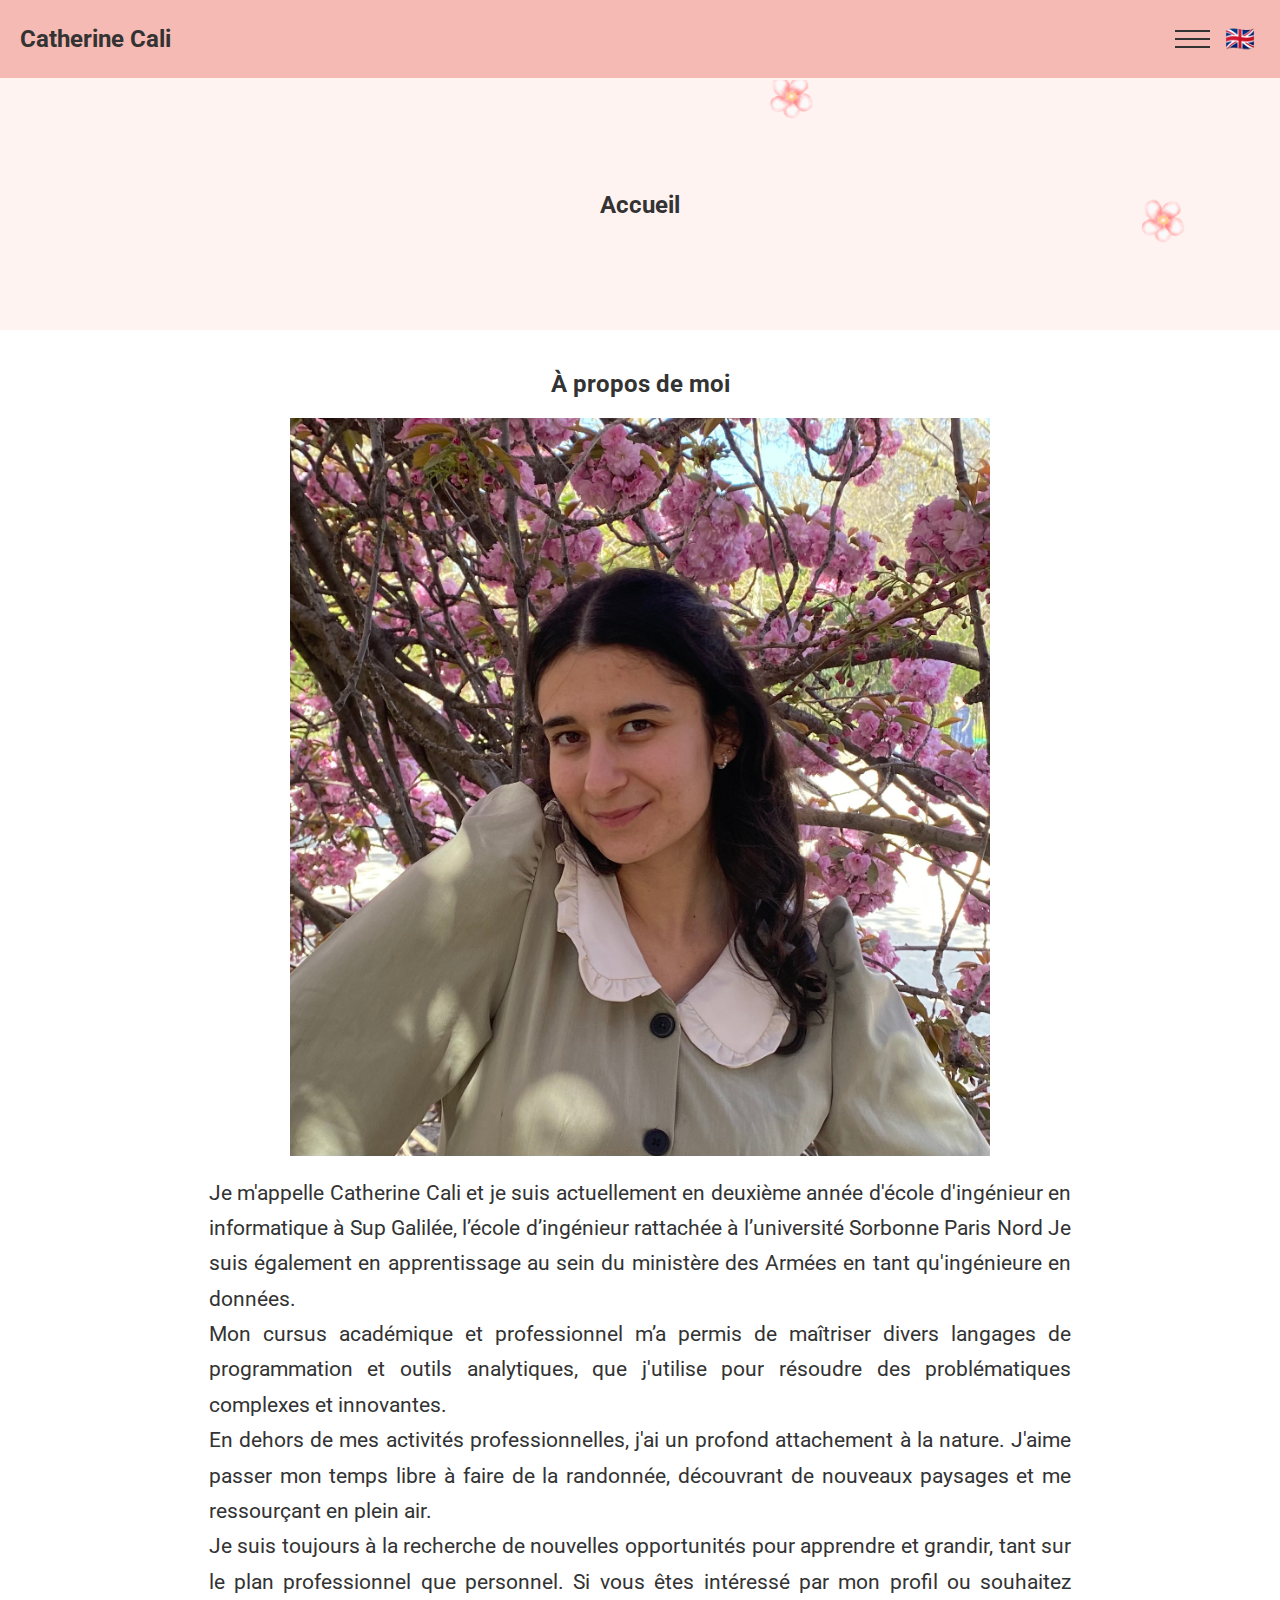
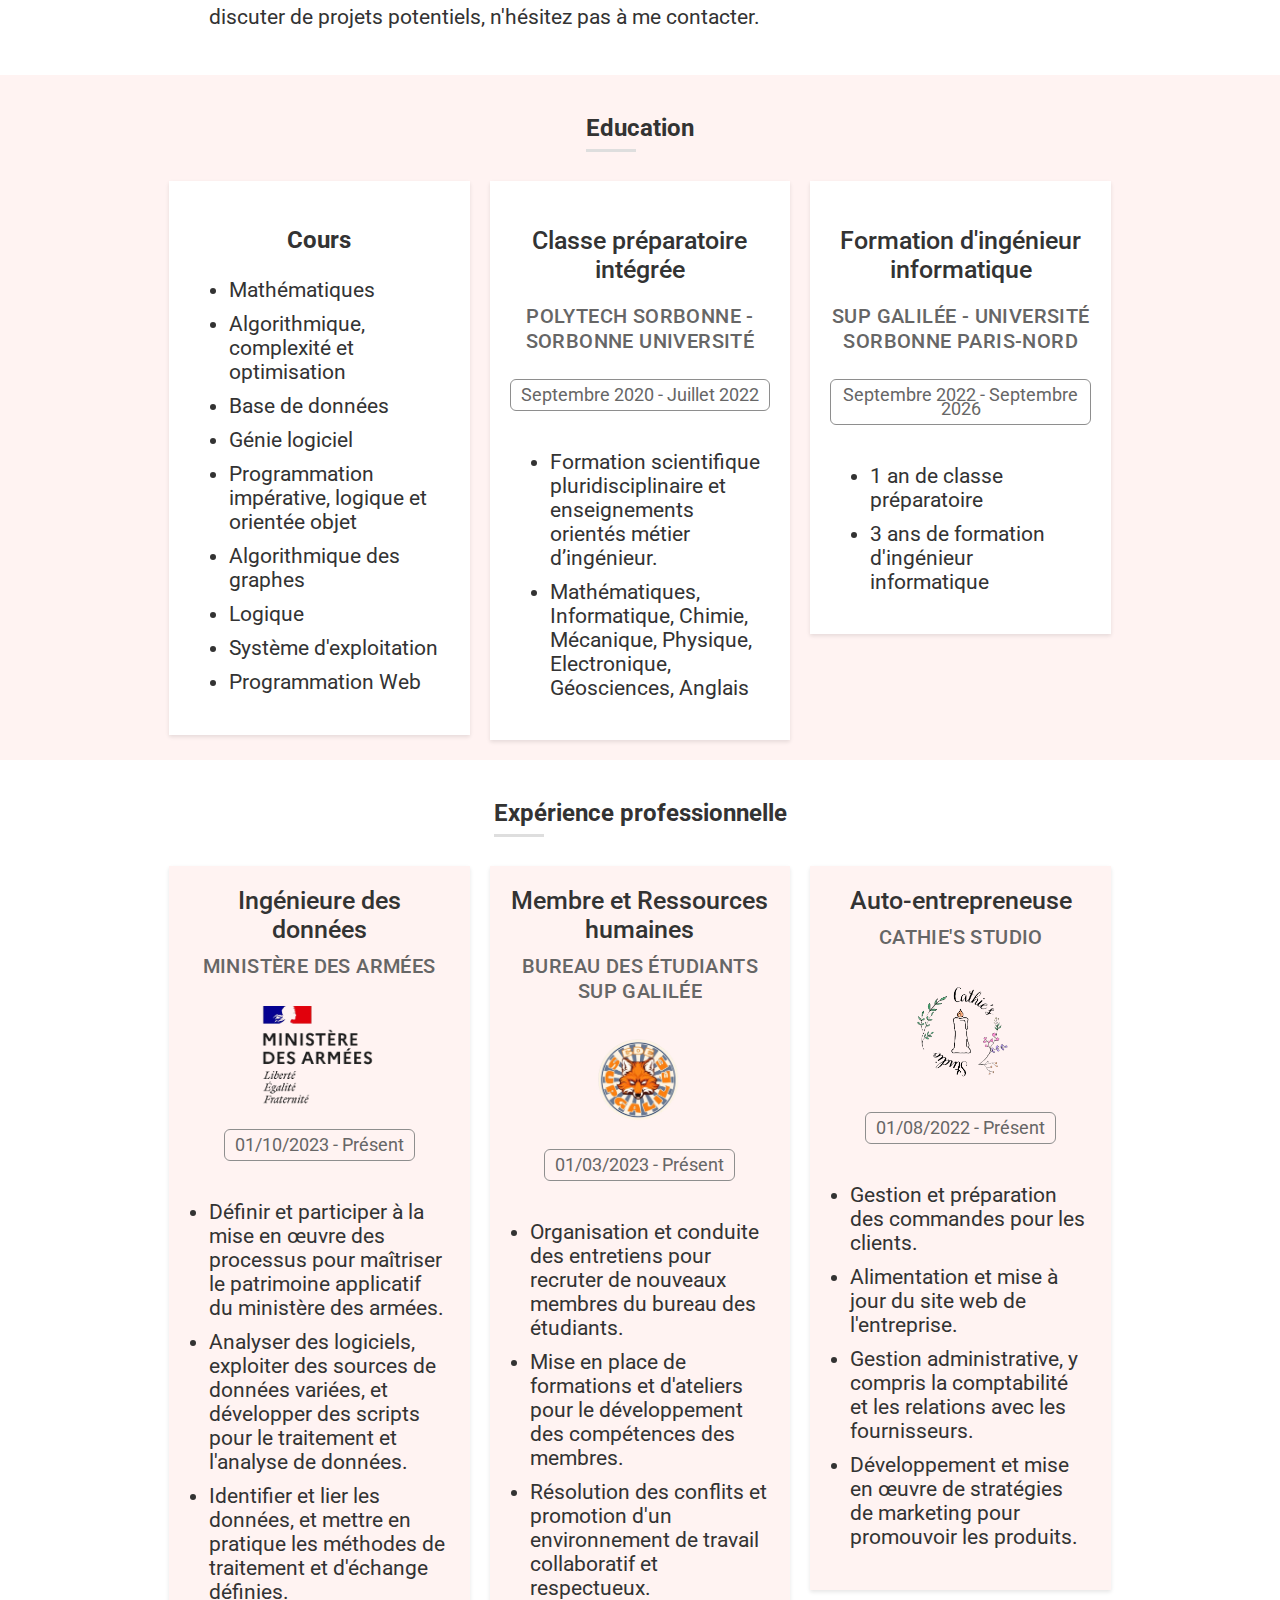
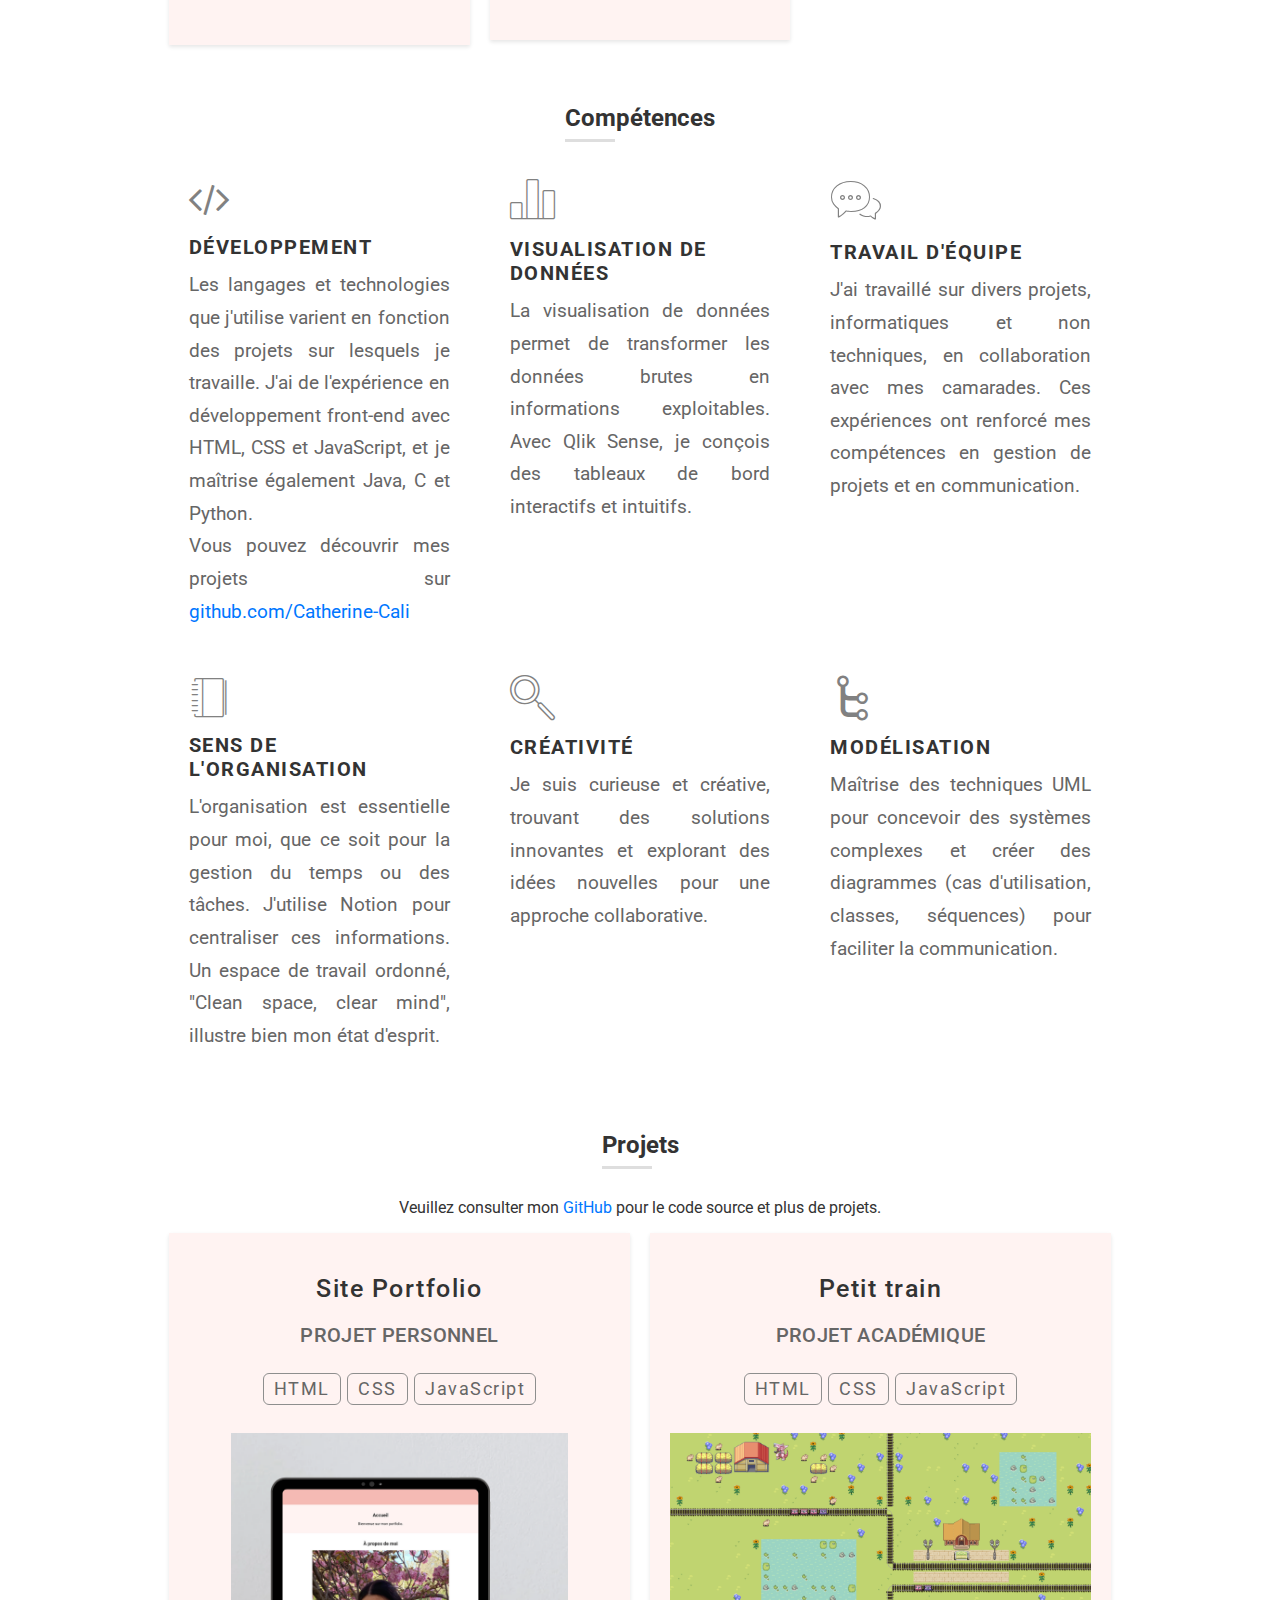
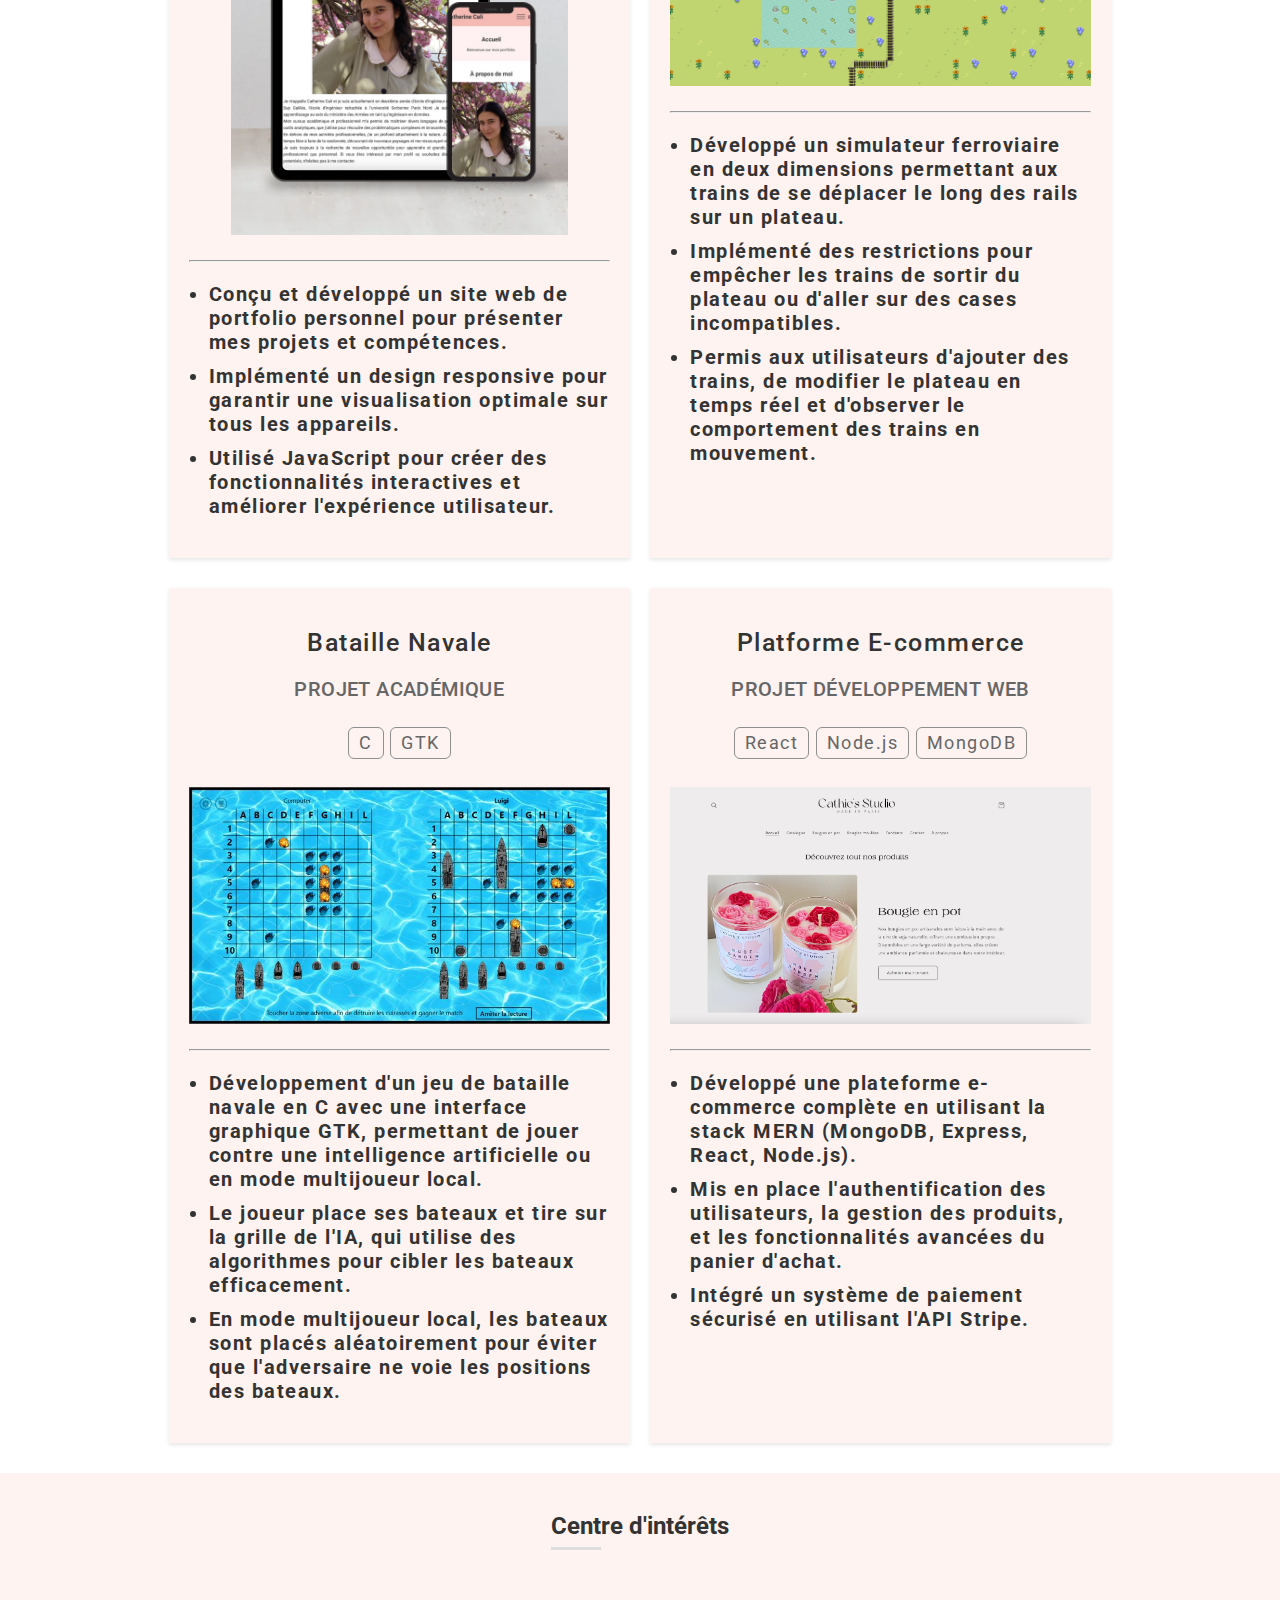
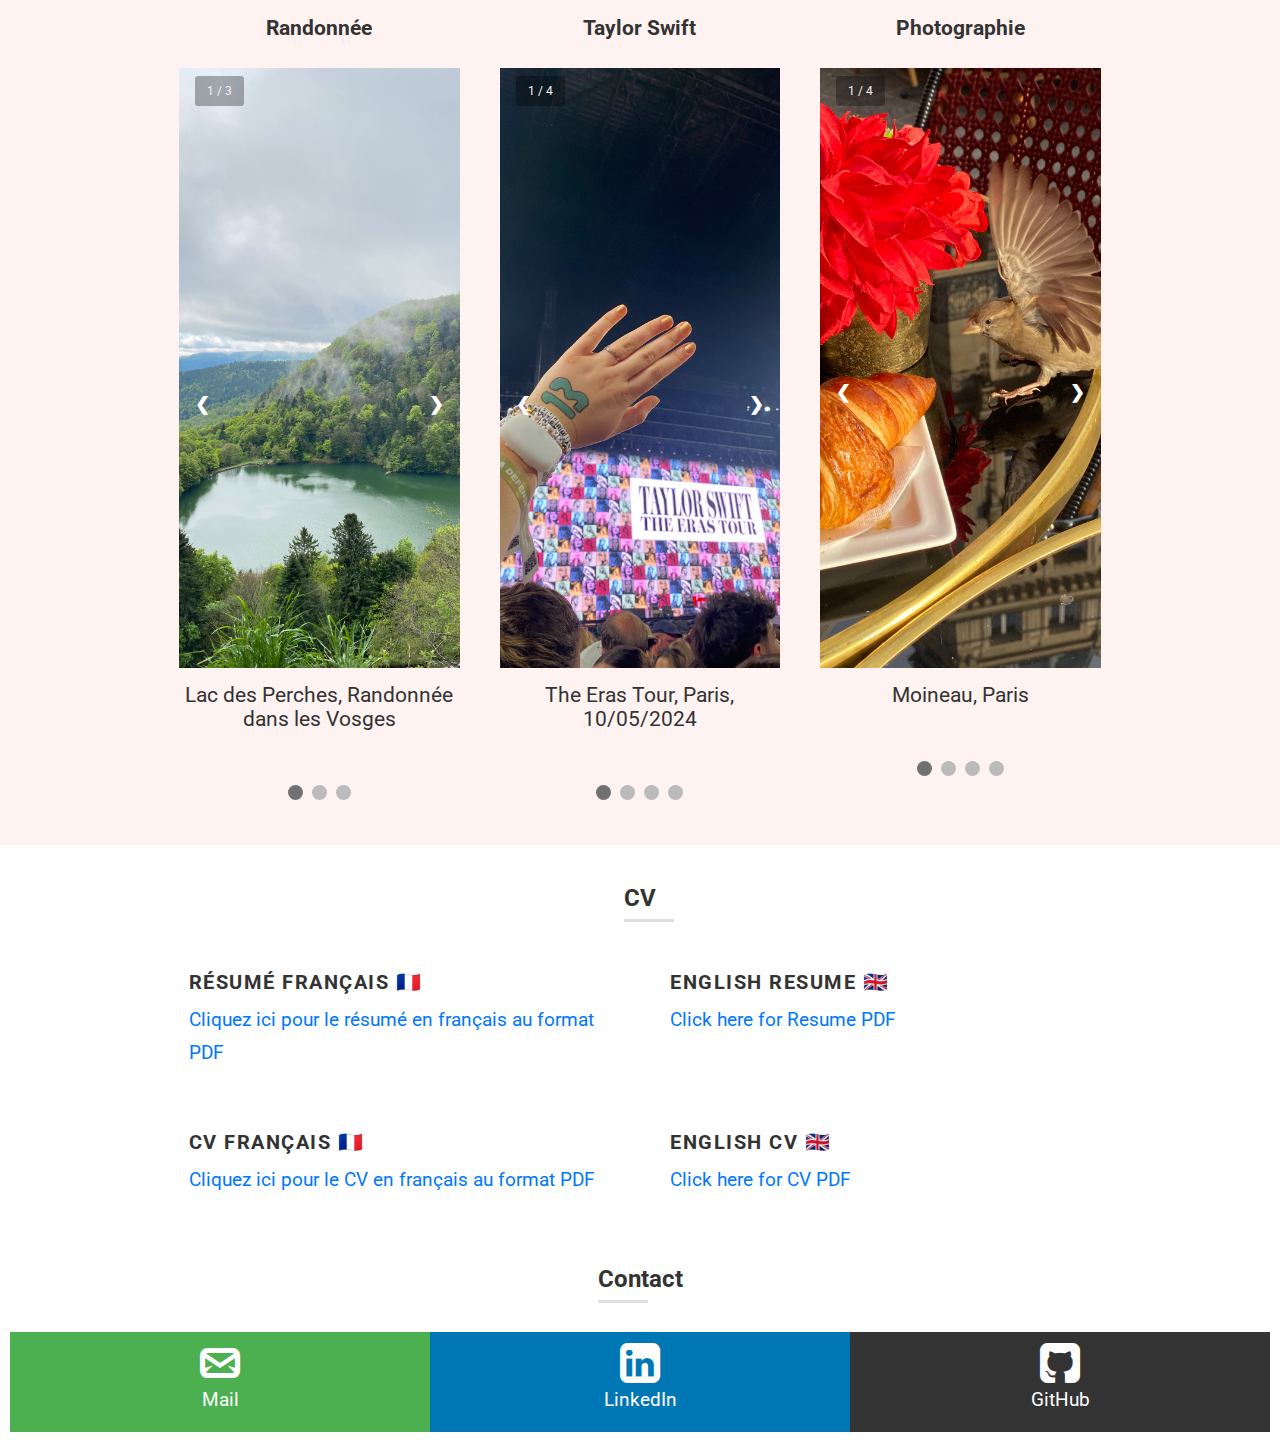
==== commit 9077b1fe: "Update index.html" ====
--- a/index.html
+++ b/index.html
@@ -347,8 +347,8 @@
                         </div>
                         <div class="custom-slider custom-slider0 fade">
                             <div class="slide-index">2 / 3</div>
-                            <img class="slide-img" src="img/hk2.jpg" alt="Randonnée 2">
-                            <div class="slide-text">Randonnée dans les Vosges</div>
+                            <img class="slide-img" src="img/nezdejobourg.png" alt="Randonnée 2">
+                            <div class="slide-text">Nez de Jobourg, Randonnée en Normandie</div>
                         </div>
                         <div class="custom-slider custom-slider0 fade">
                             <div class="slide-index">3 / 3</div>
